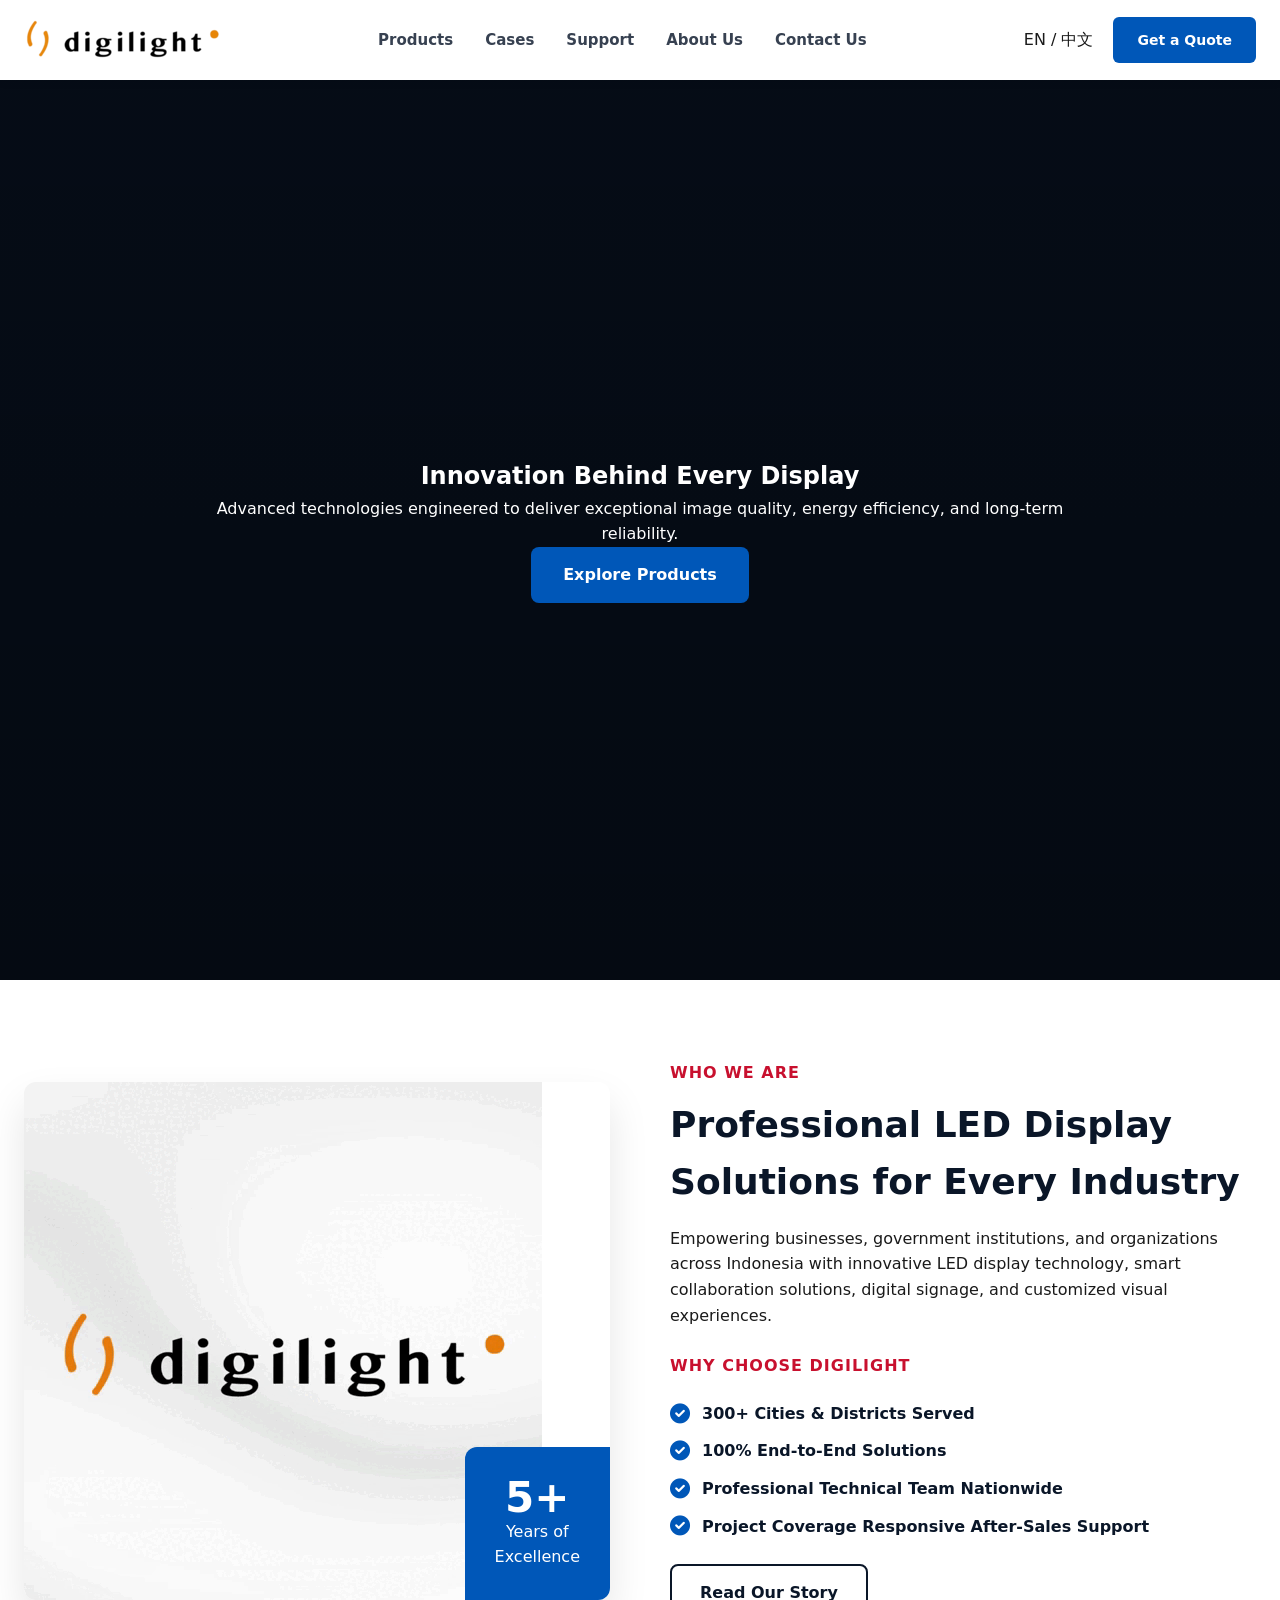
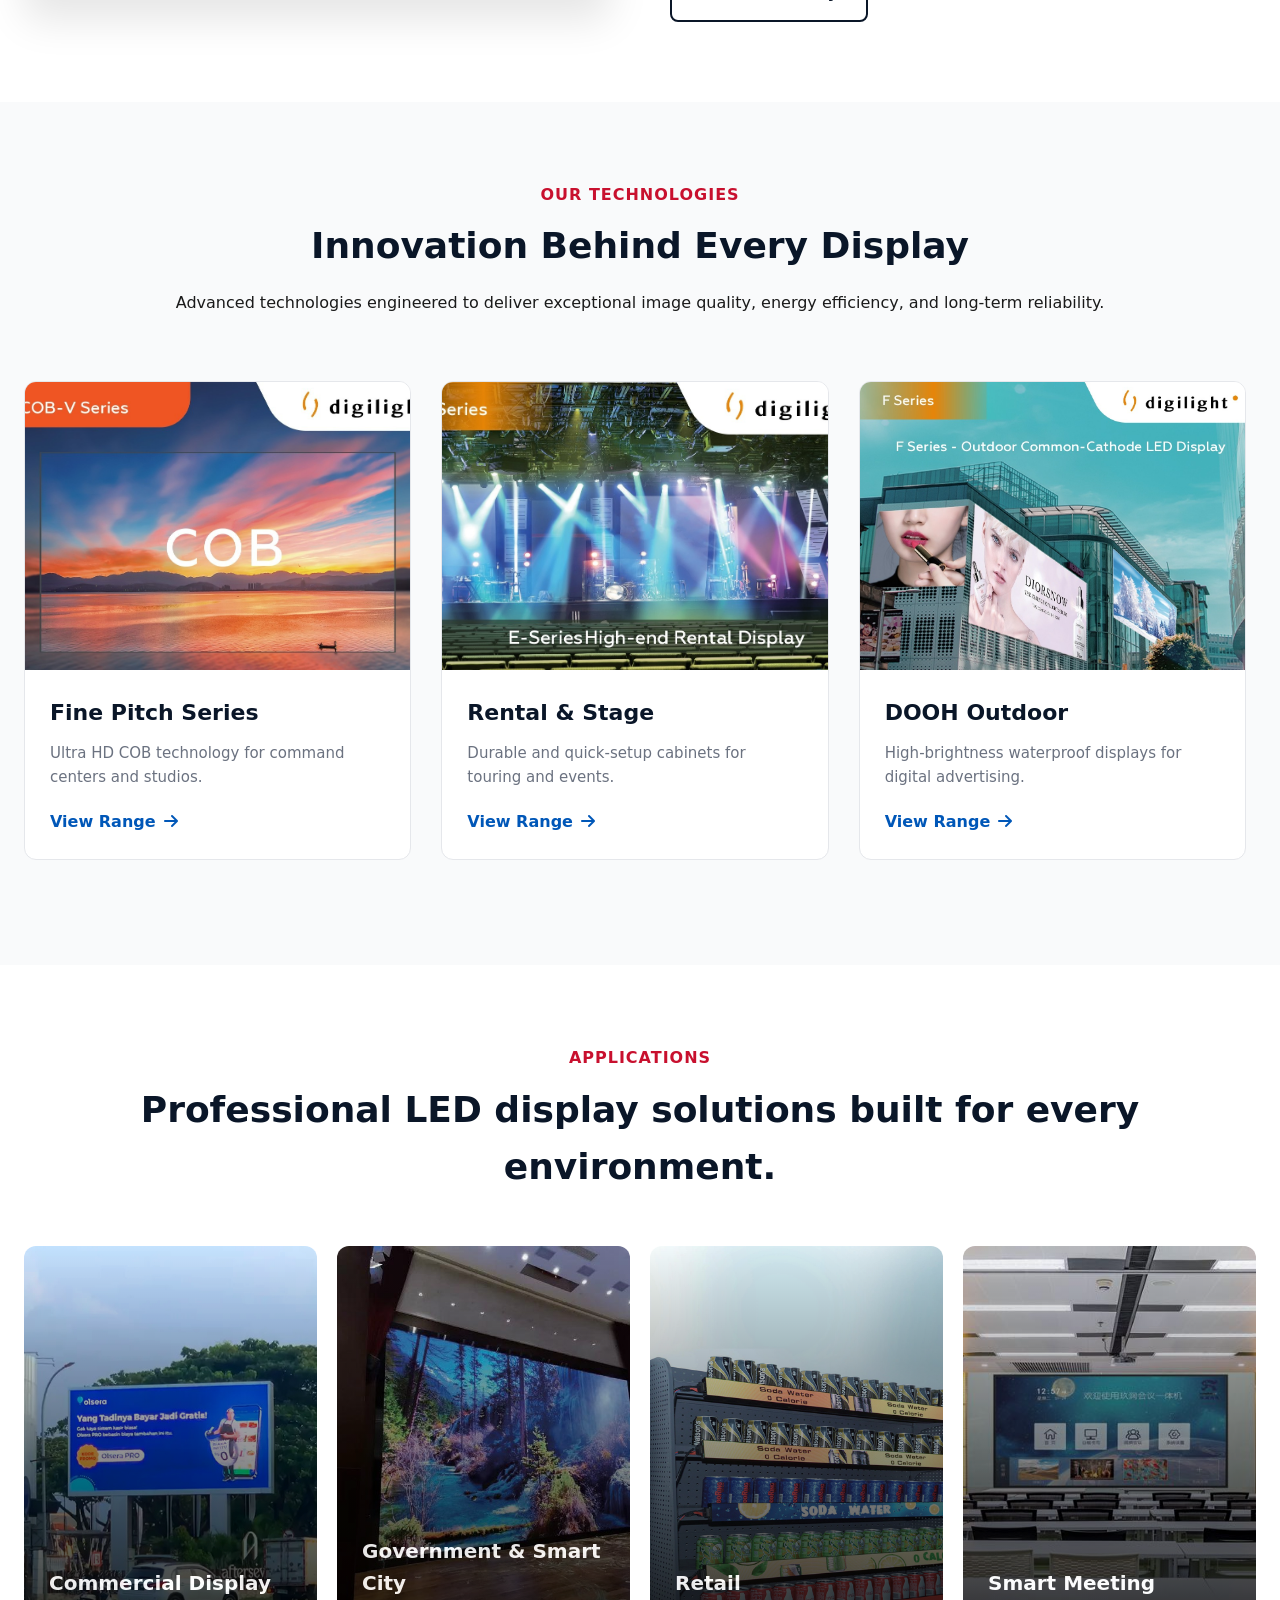
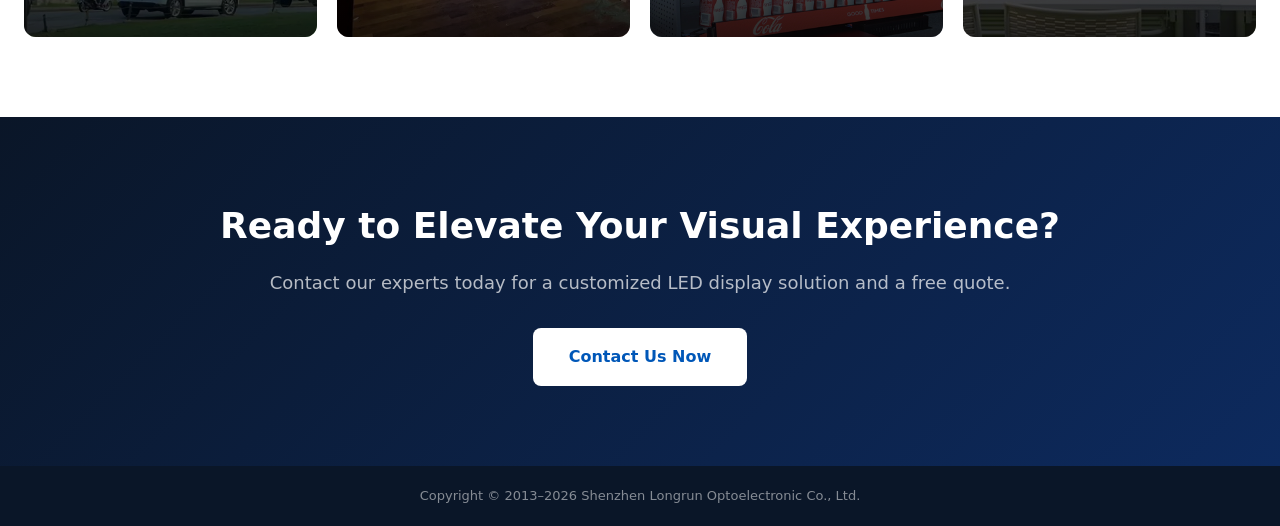
==== index.html @ dd67941a "Fix HTML encoding issues in index.html" ====
<!DOCTYPE html>
<html lang="en">
<head>
  <meta charset="UTF-8" />
  <meta name="viewport" content="width=device-width, initial-scale=1.0" />
  <title>Digilight Videotron</title>
  <link rel="icon" href="Assets/icon.png" type="image/png">
  <link rel="stylesheet" href="CSS/index.css" />
  <link rel="stylesheet" href="https://cdnjs.cloudflare.com/ajax/libs/font-awesome/6.0.0/css/all.min.css" />
</head>
<body>

<header>
  <nav>
    <div class="logo"><a href="index.html"><img src="Assets/logo.png" alt="LongRun LED Logo"></a></div>
    <ul class="nav-links">
      <li>
        <a href="product.html">Products</a>
        <div class="dropdown">
          <a href="product.html#fine-pitch">Fine Pitch</a>
          <a href="product.html#commercial">Retail &amp; Commercial</a>
          <a href="product.html#rental">Rental &amp; Stage</a>
          <a href="product.html#dooh">DOOH Outdoor</a>
        </div>
      </li>
      <li><a href="cases.html">Cases</a></li>
      <li><a href="support.html">Support</a></li>
      <li><a href="about.html">About Us</a></li>
      <li><a href="contact.html">Contact Us</a></li>
    </ul>

    <div class="nav-actions">
      <span class="lang-switcher" id="langToggle">EN / 中文</span>
      <a href="contact.html" class="btn-contact">Get a Quote</a>
    </div>

    <button class="hamburger" id="hamburger" aria-label="Open menu">
      <span></span><span></span><span></span>
    </button>
  </nav>

  <div class="mobile-menu" id="mobileMenu">
    <button class="mobile-close" id="mobileClose" aria-label="Close menu">&times;</button>
    <ul class="mobile-nav-links">
      <li><a href="product.html">Products</a></li>
      <li><a href="cases.html">Cases</a></li>
      <li><a href="support.html">Support</a></li>
      <li><a href="about.html">About Us</a></li>
      <li><a href="contact.html">Contact Us</a></li>
    </ul>
  </div>
</header>

<section class="hero-slider-section">

    <!-- Background Video -->
    <video class="hero-video" autoplay muted loop playsinline>
        <source src="Assets/main video.mp4" type="video/mp4">
        Browser Anda tidak mendukung video.
    </video>

    <!-- Overlay -->
    <div class="hero-overlay"></div>

    <!-- Hero Content -->
    <div class="hero-content">
        <h1>Innovation Behind Every Display</h1>
        <p>
            Advanced technologies engineered to deliver exceptional image quality, energy efficiency, and long-term reliability.
        </p>

        <div class="hero-buttons">
            <a href="product.html" class="btn-primary">
                Explore Products
            </a>

            <!-- <a href="contact.html" class="btn-secondary">
                Contact Us
            </a> -->
        </div>
    </div>

</section>

<section class="home-about section-padding reveal">
  <div class="container grid-2-cols">
    <div class="about-image">
      <img src="Assets/digilight logo.gif" alt="LongRun LED Factory">
      <div class="experience-badge">
        <h3>5+</h3>
        <p>Years of<br>Excellence</p>
      </div>
    </div>
    <div class="about-text">
      <h4 class="section-subtitle">Who We Are</h4>
      <h2 class="section-title">Professional LED Display Solutions for Every Industry</h2>
      <p>Empowering businesses, government institutions, and organizations across Indonesia with innovative LED display technology, smart collaboration solutions, digital signage, and customized visual experiences.</p>     
      <ul class="feature-list">
        <h4 class="section-subtitle">Why Choose Digilight</h4>
        <li><i class="fas fa-check-circle"></i> 300+ Cities & Districts Served</li>
        <li><i class="fas fa-check-circle"></i> 100% End-to-End Solutions</li>
        <li><i class="fas fa-check-circle"></i> Professional	Technical Team		Nationwide</li>
        <li><i class="fas fa-check-circle"></i> Project Coverage		Responsive	After-Sales Support</li>
      </ul>
      <a href="about.html" class="btn-secondary">Read Our Story</a>
    </div>
  </div>
</section>

<section class="home-products section-padding bg-light reveal">
  <div class="container">
    <div class="section-header center">
      <h4 class="section-subtitle">Our Technologies</h4>
      <h2 class="section-title">Innovation Behind Every Display</h2>
      <p>Advanced technologies engineered to deliver exceptional image quality, energy efficiency, and long-term reliability.</p>
    </div>

    <!-- Container Slider -->
    <div class="product-grid">
      <!-- Card 1 -->
      <div class="prod-card">
        <div class="prod-img"><img src="Assets/v series - 1.jpg" alt="Fine Pitch"></div>
        <div class="prod-info">
          <h3>Fine Pitch Series</h3>
          <p>Ultra HD COB technology for command centers and studios.</p>
          <a href="product.html#fine" class="prod-link">View Range <i class="fas fa-arrow-right"></i></a>
        </div>
      </div>
      
      <!-- Card 2 -->
      <div class="prod-card">
        <div class="prod-img"><img src="Assets/e series - 1.jpg" alt="Rental"></div>
        <div class="prod-info">
          <h3>Rental & Stage</h3>
          <p>Durable and quick-setup cabinets for touring and events.</p>
          <a href="product.html#rental" class="prod-link">View Range <i class="fas fa-arrow-right"></i></a>
        </div>
      </div>

      <!-- Card 3 -->
      <div class="prod-card">
        <div class="prod-img"><img src="Assets/f series - 1.jpg" alt="DOOH"></div>
        <div class="prod-info">
          <h3>DOOH Outdoor</h3>
          <p>High-brightness waterproof displays for digital advertising.</p>
          <a href="product.html#dooh" class="prod-link">View Range <i class="fas fa-arrow-right"></i></a>
        </div>
      </div>

      <!-- Card 4 -->
      <div class="prod-card">
        <div class="prod-img"><img src="https://i0.wp.com/operationrainfall.com/wp-content/uploads/2019/05/Non-Non-Biyori-cast3.jpg?ssl=1" alt="Commercial Display"></div>
        <div class="prod-info">
          <h3>Commercial Display</h3>
          <p>Sleek and high-impact digital displays for retail and corporate spaces.</p>
          <a href="product.html#commercial" class="prod-link">View Range <i class="fas fa-arrow-right"></i></a>
        </div>
      </div>

      <!-- Card 5 -->
      <div class="prod-card">
        <div class="prod-img"><img src="https://encrypted-tbn0.gstatic.com/images?q=tbn:ANd9GcQx_F9DjxRHA8BAi2c_czKOIX_IuYDDcFIz7qPWtj9HrytnnkYcQuDxUqE&s=10" alt="Creative LED"></div>
        <div class="prod-info">
          <h3>Creative LED</h3>
          <p>Flexible and customizable LED panels for unique architectural designs.</p>
          <a href="product.html#creative" class="prod-link">View Range <i class="fas fa-arrow-right"></i></a>
        </div>
      </div>

      <!-- Card 6 -->
      <div class="prod-card">
        <div class="prod-img"><img src="https://image.idntimes.com/post/20240420/non-non-biyori-characters-eating-watermelon-5912c0e5c62dc8bd055c353c53a3159f-29200f4fb88ea73b6831d514ec903334.jpg" alt="All-in-One LED"></div>
        <div class="prod-info">
          <h3>All-in-One LED</h3>
          <p>Integrated smart display solutions for seamless conference experiences.</p>
          <a href="product.html#aio" class="prod-link">View Range <i class="fas fa-arrow-right"></i></a>
        </div>
      </div>
    </div>
  </div>
</section>

<section class="home-applications section-padding reveal">
  <div class="container">
    <div class="section-header center">
      <h4 class="section-subtitle">Applications</h4>
      <h2 class="section-title">Professional LED display solutions built for every environment.</h2>
    </div>

    <div class="app-grid">
      <!-- Card 1 -->
      <div class="app-box">
        <div class="app-img-wrapper">
          <img src="Assets/outdoor result - 1.jpg" alt="Commercial Display 1">
          <img src="https://encrypted-tbn0.gstatic.com/images?q=tbn:ANd9GcTWdrxhhAwWgYKt8n6TwfZiYd9sGAmlInT3O8ogF-vQRg&s=10" alt="Commercial Display 2"> <!-- Gambar Kedua -->
        </div>
        <div class="app-overlay">
          <h3>Commercial Display</h3>
          <a href="cases.html">See Cases</a>
        </div>
      </div>

      <!-- Card 2 -->
      <div class="app-box">
        <div class="app-img-wrapper">
          <img src="Assets/government result - 1.jpg" alt="Government 1">
          <img src="https://i.pinimg.com/736x/13/fd/56/13fd5677c654c1f840866013135191f6.jpg" alt="Government 2"> <!-- Gambar Kedua -->
        </div>
        <div class="app-overlay">
          <h3>Government & Smart City</h3>
          <a href="cases.html">See Cases</a>
        </div>
      </div>

      <!-- Card 3 -->
      <div class="app-box">
        <div class="app-img-wrapper">
          <img src="Assets/retail result - 1.jpg" alt="Retail 1">
          <img src="https://otakotaku.com/asset/img/character/2018/07/rio-futaba-5b5d1235820c3p.jpg" alt="Retail 2"> <!-- Gambar Kedua -->
        </div>
        <div class="app-overlay">
          <h3>Retail</h3>
          <a href="cases.html">See Cases</a>
        </div>
      </div>

      <!-- Card 4 -->
      <div class="app-box">
        <div class="app-img-wrapper">
          <img src="Assets/meeting result - 1.jpg" alt="Smart Meeting 1">
          <img src="https://static.wikia.nocookie.net/aobuta/images/d/d8/Mai_Sakurajima_Anime_-_Screenshot_1.png/revision/latest?cb=20260115000637"> <!-- Gambar Kedua -->
        </div>
        <div class="app-overlay">
          <h3>Smart Meeting</h3>
          <a href="cases.html">See Cases</a>
        </div>
      </div>
    </div>
  </div>
</section>

<section class="cta-strip reveal">
  <div class="container cta-inner">
    <div class="cta-text">
      <h2>Ready to Elevate Your Visual Experience?</h2>
      <p>Contact our experts today for a customized LED display solution and a free quote.</p>
    </div>
    <a href="contact.html" class="btn-cta-white">Contact Us Now</a>
  </div>
</section>

<footer>
  <div class="footer-bottom">
    <span style="display:block; text-align:center; padding: 20px; color:rgba(255,255,255,0.5); font-size:13px;">
      Copyright © 2013–2026 Shenzhen Longrun Optoelectronic Co., Ltd.
    </span>
  </div>
</footer>

<script src="JS/index.js"></script>
</body>
</html>
---- CSS/index.css ----
/* ══════════════════════════════════════════════════════════════════════════════
   LongRun LED — style.css (MAIN HOMEPAGE STYLES)
   ══════════════════════════════════════════════════════════════════════════════ */
*, *::before, *::after { box-sizing: border-box; margin: 0; padding: 0; }

:root {
  --bg: #ffffff; --text: #1a1a1a; --muted: #6b7280;
  --accent: #0057b8; --accent-dk: #004499; --accent-lt: #e8f0fb;
  --border: #e5e7eb; --card-bg: #f9fafb; --nav-h: 80px;
  --red: #c8102e; --dark-navy: #0a1628; --mid-navy: #0d2a5e;
  font-family: 'Segoe UI', system-ui, sans-serif;
}

body { background: var(--bg); color: var(--text); line-height: 1.6; overflow-x: hidden; }
a { text-decoration: none; color: inherit; }
img { max-width: 100%; display: block; }
.container { max-width: 1280px; margin: 0 auto; padding: 0 24px; }
.section-padding { padding: 80px 0; }
.bg-light { background: var(--card-bg); }

/* ══ HEADER & NAV (Sama seperti sebelumnya) ══ */
header { position: fixed; top: 0; left: 0; width: 100%; height: var(--nav-h); background: rgba(255, 255, 255, 0.98); box-shadow: 0 2px 10px rgba(0,0,0,0.05); z-index: 1000; }
nav { max-width: 1280px; margin: 0 auto; height: 100%; display: flex; align-items: center; justify-content: space-between; padding: 0 24px; }
.logo a { font-size: 24px; font-weight: 800; color: var(--dark-navy); }
.logo span { color: var(--red); }
.nav-links { display: flex; list-style: none; gap: 32px; height: 100%; }
.nav-links > li { position: relative; display: flex; align-items: center; height: 100%; }
.nav-links > li > a { font-size: 15px; font-weight: 600; color: #374151; transition: 0.2s; }
.nav-links > li > a:hover, .nav-links > li > a.active { color: var(--accent); }

.dropdown { position: absolute; top: var(--nav-h); left: 0; background: #fff; min-width: 220px; border: 1px solid var(--border); box-shadow: 0 10px 25px rgba(0,0,0,0.08); display: flex; flex-direction: column; opacity: 0; visibility: hidden; transform: translateY(10px); transition: 0.3s; }
.nav-links > li:hover .dropdown { opacity: 1; visibility: visible; transform: translateY(0); }
.dropdown a { padding: 12px 20px; font-size: 14px; border-bottom: 1px solid #f3f4f6; transition: 0.2s; }
.dropdown a:hover { background: var(--accent-lt); color: var(--accent); padding-left: 24px; }

.nav-actions { display: flex; gap: 20px; align-items: center; }
.btn-contact { background: var(--accent); color: #fff; padding: 12px 24px; border-radius: 6px; font-size: 14px; font-weight: 700; transition: 0.2s; }
.btn-contact:hover { background: var(--accent-dk); }

/* Mobile Menu */
.hamburger { display: none; flex-direction: column; gap: 5px; background: none; border: none; cursor: pointer; z-index: 1001; }
.hamburger span { width: 25px; height: 3px; background: var(--dark-navy); transition: 0.3s; }
.mobile-menu { position: fixed; top: 0; right: -100%; width: 300px; height: 100vh; background: #fff; box-shadow: -10px 0 30px rgba(0,0,0,0.1); z-index: 2000; padding: 30px 24px; display: flex; flex-direction: column; transition: right 0.4s ease; }
.mobile-menu.active { right: 0; }
.mobile-close { align-self: flex-end; background: none; border: none; font-size: 36px; color: var(--dark-navy); cursor: pointer; }
.mobile-nav-links { list-style: none; display: flex; flex-direction: column; gap: 15px; margin-top: 20px; }
.mobile-nav-links a { display: block; font-size: 18px; font-weight: 600; padding: 10px 0; border-bottom: 1px solid var(--border); color: var(--dark-navy); transition: 0.2s; }
.mobile-nav-links a:hover { color: var(--accent); padding-left: 10px; }

/* ══ HERO SLIDER ══ */
.hero-slider-section { position: relative; height: 100vh; min-height: 600px; max-height: 900px; margin-top: var(--nav-h); overflow: hidden; background: var(--dark-navy); }
.slider-container { width: 100%; height: 100%; position: relative; }
.slide { position: absolute; top: 0; left: 0; width: 100%; height: 100%; background-size: cover; background-position: center; opacity: 0; visibility: hidden; transition: opacity 0.8s ease; display: flex; align-items: center; justify-content: center; }
.slide.active { opacity: 1; visibility: visible; z-index: 1; }

.slide-content { text-align: center; color: #fff; max-width: 800px; padding: 0 24px; transform: translateY(30px); opacity: 0; transition: all 0.8s ease 0.3s; }
.slide.active .slide-content { transform: translateY(0); opacity: 1; }

.slide-badge { display: inline-block; background: var(--red); color: #fff; padding: 6px 16px; border-radius: 20px; font-size: 12px; font-weight: 700; text-transform: uppercase; margin-bottom: 20px; letter-spacing: 1px; }
.slide-title { font-size: 56px; font-weight: 800; line-height: 1.1; margin-bottom: 20px; text-shadow: 0 4px 20px rgba(0,0,0,0.5); }
.slide-desc { font-size: 18px; color: rgba(255,255,255,0.8); margin-bottom: 30px; }

.btn-primary { display: inline-flex; align-items: center; gap: 10px; background: var(--accent); color: #fff; padding: 15px 32px; border-radius: 8px; font-size: 16px; font-weight: 700; transition: 0.3s; }
.btn-primary:hover { background: var(--accent-dk); transform: translateY(-3px); }

.slider-btn { position: absolute; top: 50%; transform: translateY(-50%); background: rgba(255,255,255,0.1); border: 1px solid rgba(255,255,255,0.3); color: #fff; width: 50px; height: 50px; border-radius: 50%; cursor: pointer; font-size: 20px; z-index: 2; backdrop-filter: blur(5px); transition: 0.3s; }
.slider-btn:hover { background: var(--accent); border-color: var(--accent); }
.slider-btn.prev { left: 30px; }
.slider-btn.next { right: 30px; }

.slider-dots { position: absolute; bottom: 30px; left: 50%; transform: translateX(-50%); display: flex; gap: 10px; z-index: 2; }
.dot { width: 12px; height: 12px; border-radius: 50%; background: rgba(255,255,255,0.3); cursor: pointer; transition: 0.3s; }
.dot.active { background: var(--accent); width: 30px; border-radius: 10px; }

/* ══ GENERAL SECTIONS ══ */
.section-header { margin-bottom: 50px; }
.section-header.center { text-align: center; }
.section-subtitle { font-size: 16px; color: var(--red); font-weight: 700; text-transform: uppercase; margin-bottom: 10px; letter-spacing: 1px; }
.section-title { font-size: 36px; font-weight: 800; color: var(--dark-navy); margin-bottom: 15px; }

/* ══ ABOUT SNIPPET ══ */
.grid-2-cols { display: grid; grid-template-columns: 1fr 1fr; gap: 60px; align-items: center; }
.about-image { position: relative; border-radius: 12px; overflow: hidden; box-shadow: 0 20px 40px rgba(0,0,0,0.1); }
.experience-badge { position: absolute; bottom: 0; right: 0; background: var(--accent); color: #fff; padding: 30px; border-radius: 12px 0 0 0; text-align: center; }
.experience-badge h3 { font-size: 42px; font-weight: 800; line-height: 1; }
.feature-list { list-style: none; margin: 25px 0; display: flex; flex-direction: column; gap: 12px; }
.feature-list li { display: flex; align-items: center; gap: 12px; font-size: 16px; font-weight: 600; color: var(--dark-navy); }
.feature-list i { color: var(--accent); font-size: 20px; }
.btn-secondary { display: inline-block; padding: 14px 28px; border: 2px solid var(--dark-navy); color: var(--dark-navy); font-weight: 700; border-radius: 8px; transition: 0.3s; }
.btn-secondary:hover { background: var(--dark-navy); color: #fff; }

/* ══ PRODUCTS ══ */
.product-grid { display: grid; grid-template-columns: repeat(3, 1fr); gap: 30px; }
.prod-card { background: #fff; border-radius: 12px; overflow: hidden; border: 1px solid var(--border); transition: 0.3s; cursor: pointer; }
.prod-card:hover { transform: translateY(-10px); box-shadow: 0 15px 40px rgba(0,0,0,0.08); border-color: var(--accent); }
.prod-img { overflow: hidden; aspect-ratio: 4/3; }
.prod-img img { width: 100%; height: 100%; object-fit: cover; transition: 0.5s; }
.prod-card:hover .prod-img img { transform: scale(1.05); }
.prod-info { padding: 25px; }
.prod-info h3 { font-size: 22px; color: var(--dark-navy); margin-bottom: 10px; }
.prod-info p { color: var(--muted); margin-bottom: 20px; font-size: 15px; }
.prod-link { font-weight: 700; color: var(--accent); display: inline-flex; align-items: center; gap: 8px; transition: 0.3s; }
.prod-card:hover .prod-link { gap: 12px; color: var(--red); }


/* ══ CTA STRIP ══ */
.cta-strip { background: linear-gradient(135deg, var(--dark-navy), var(--mid-navy)); padding: 80px 0; color: #fff; text-align: center; }
.cta-inner h2 { font-size: 36px; font-weight: 800; margin-bottom: 15px; }
.cta-inner p { font-size: 18px; color: rgba(255,255,255,0.7); margin-bottom: 30px; }
.btn-cta-white { display: inline-block; background: #fff; color: var(--accent); padding: 16px 36px; border-radius: 8px; font-size: 16px; font-weight: 700; transition: 0.3s; }
.btn-cta-white:hover { transform: translateY(-3px); box-shadow: 0 10px 25px rgba(0,0,0,0.2); }

/* ══ FOOTER ══ */
footer { background: var(--dark-navy); }

/* ══ ANIMASI SCROLL & RESPONSIVE ══ */
.reveal { opacity: 0; transform: translateY(40px); transition: all 0.8s ease-out; }
.reveal.active { opacity: 1; transform: translateY(0); }

@media (max-width: 1024px) {
  .grid-2-cols { grid-template-columns: 1fr; gap: 40px; }
  .product-grid { grid-template-columns: repeat(2, 1fr); }
  .app-grid { grid-template-columns: repeat(2, 1fr); }
}

@media (max-width: 768px) {
  .nav-links, .nav-actions { display: none; }
  .hamburger { display: flex; }
  .slide-title { font-size: 36px; }
  .product-grid, .app-grid { grid-template-columns: 1fr; }
  .hero-slider-section { height: 80vh; min-height: 500px; }
}

/* Video Section */

.hero-slider-section{
    position:relative;
    width:100%;
    height:100vh;
    overflow:hidden;
    display:flex;
    align-items:center;
    justify-content:center;
}

.hero-video{
    position:absolute;
    top:50%;
    left:50%;

    width:100%;
    height:100%;

    object-fit:cover;

    transform:translate(-50%,-50%);
    z-index:1;
}

.hero-overlay{
    position:absolute;
    inset:0;

    background:
        linear-gradient(
            rgba(0,0,0,.45),
            rgba(0,0,0,.55)
        );

    z-index:2;
}

.hero-content{
    position:relative;
    z-index:3;

    max-width:900px;
    padding:20px;

    color:#fff;
    text-align:center;
}

/* ══ PRODUCTS SLIDER ══ */
.product-grid { 
  display: flex; 
  gap: 30px; 
  overflow-x: auto; 
  scroll-snap-type: x mandatory; 
  scroll-behavior: smooth;
  padding: 15px 5px 25px 5px; 
  -webkit-overflow-scrolling: touch;

  /* HILANGKAN SCROLLBAR */
  -ms-overflow-style: none;  /* IE dan Edge */
  scrollbar-width: none;  /* Firefox */
}

/* Hilangkan scrollbar di Chrome, Safari, dan Opera */
.product-grid::-webkit-scrollbar {
  display: none;
}

.prod-card { 
  flex: 0 0 calc(33.333% - 20px); 
  min-width: 300px; 
  scroll-snap-align: start; 
  background: #fff; 
  border-radius: 12px; 
  overflow: hidden; 
  border: 1px solid var(--border); 
  transition: 0.3s; 
  cursor: pointer; 
}

.prod-card:hover { 
  transform: translateY(-10px); 
  box-shadow: 0 15px 40px rgba(0,0,0,0.08); 
  border-color: var(--accent); 
}

.prod-img { 
  overflow: hidden; 
  aspect-ratio: 4/3; 
}

.prod-img img { 
  width: 100%; 
  height: 100%; 
  object-fit: cover; 
  transition: 0.5s; 
}

.prod-card:hover .prod-img img { 
  transform: scale(1.05); 
}

.prod-info { 
  padding: 25px; 
}

.prod-info h3 { 
  font-size: 22px; 
  color: var(--dark-navy); 
  margin-bottom: 10px; 
}

.prod-info p { 
  color: var(--muted); 
  margin-bottom: 20px; 
  font-size: 15px; 
}

.prod-link { 
  font-weight: 700; 
  color: var(--accent); 
  display: inline-flex; 
  align-items: center; 
  gap: 8px; 
  transition: 0.3s; 
}

.prod-card:hover .prod-link { 
  gap: 12px; 
  color: var(--red); 
}

/* Responsive */
@media (max-width: 992px) {
  .prod-card {
    flex: 0 0 calc(50% - 15px); 
  }
}

@media (max-width: 576px) {
  .prod-card {
    flex: 0 0 100%; 
  }
}

/* ══ PRODUCTS SLIDER ══ */
.product-grid { 
  display: flex; 
  gap: 30px; 
  overflow-x: auto; 
  scroll-snap-type: x mandatory; 
  scroll-behavior: smooth;
  padding: 15px 5px 25px 5px; 
  -webkit-overflow-scrolling: touch;

  /* HILANGKAN SCROLLBAR */
  -ms-overflow-style: none;  /* IE dan Edge */
  scrollbar-width: none;  /* Firefox */
}

/* Hilangkan scrollbar di Chrome, Safari, dan Opera */
.product-grid::-webkit-scrollbar {
  display: none;
}

.prod-card { 
  flex: 0 0 calc(33.333% - 20px); 
  min-width: 300px; 
  scroll-snap-align: start; 
  background: #fff; 
  border-radius: 12px; 
  overflow: hidden; 
  border: 1px solid var(--border); 
  transition: 0.3s; 
  cursor: pointer; 
}

.prod-card:hover { 
  transform: translateY(-10px); 
  box-shadow: 0 15px 40px rgba(0,0,0,0.08); 
  border-color: var(--accent); 
}

.prod-img { 
  overflow: hidden; 
  aspect-ratio: 4/3; 
}

.prod-img img { 
  width: 100%; 
  height: 100%; 
  object-fit: cover; 
  transition: 0.5s; 
}

.prod-card:hover .prod-img img { 
  transform: scale(1.05); 
}

.prod-info { 
  padding: 25px; 
}

.prod-info h3 { 
  font-size: 22px; 
  color: var(--dark-navy); 
  margin-bottom: 10px; 
}

.prod-info p { 
  color: var(--muted); 
  margin-bottom: 20px; 
  font-size: 15px; 
}

.prod-link { 
  font-weight: 700; 
  color: var(--accent); 
  display: inline-flex; 
  align-items: center; 
  gap: 8px; 
  transition: 0.3s; 
}

.prod-card:hover .prod-link { 
  gap: 12px; 
  color: var(--red); 
}

/* Responsive */
@media (max-width: 992px) {
  .prod-card {
    flex: 0 0 calc(50% - 15px); 
  }
}

@media (max-width: 576px) {
  .prod-card {
    flex: 0 0 100%; 
  }
}

/* ══ APPLICATIONS ══ */
.app-grid { 
  display: grid; 
  grid-template-columns: repeat(4, 1fr); 
  gap: 20px; 
}

.app-box { 
  position: relative; 
  border-radius: 12px; 
  overflow: hidden; 
  aspect-ratio: 3/4; 
  cursor: pointer; 
}

/* Container untuk menampung 2 gambar */
.app-img-wrapper {
  width: 100%;
  height: 100%;
  display: flex;
  flex-direction: column;
  transition: transform 0.6s cubic-bezier(0.4, 0, 0.2, 1); /* Transisi slide yang halus */
}

/* Pengaturan masing-masing gambar */
.app-img-wrapper img { 
  width: 100%; 
  height: 100%; 
  flex-shrink: 0; /* Mencegah gambar tertekan */
  object-fit: cover; 
}

/* Overlay Teks */
.app-overlay { 
  position: absolute; 
  inset: 0; 
  background: linear-gradient(to top, rgba(0,0,0,0.9), transparent); 
  display: flex; 
  flex-direction: column; 
  justify-content: flex-end; 
  padding: 25px; 
  opacity: 0.9; 
  transition: 0.3s; 
  z-index: 2; /* Memastikan overlay tetap di atas gambar saat slide */
}

.app-overlay h3 { 
  color: #fff; 
  font-size: 20px; 
  font-weight: 700; 
  margin-bottom: 10px; 
  transform: translateY(20px); 
  transition: 0.3s; 
}

.app-overlay a { 
  color: var(--accent-lt); 
  font-size: 14px; 
  font-weight: 600; 
  text-transform: uppercase; 
  letter-spacing: 1px; 
  opacity: 0; 
  transform: translateY(20px); 
  transition: 0.3s; 
}

/* ══ HOVER EFFECTS ══ */

/* Menggeser wrapper ke atas sejauh tinggi 1 gambar (100%) */
.app-box:hover .app-img-wrapper { 
  transform: translateY(-100%); 
}

.app-box:hover .app-overlay h3, 
.app-box:hover .app-overlay a { 
  transform: translateY(0); 
  opacity: 1; 
}

.app-box:hover .app-overlay a { 
  color: #fff; 
}

/* Media Query Responsif */
@media (max-width: 992px) {
  .app-grid {
    grid-template-columns: repeat(2, 1fr);
  }
}

@media (max-width: 576px) {
  .app-grid {
    grid-template-columns: 1fr;
  }
}
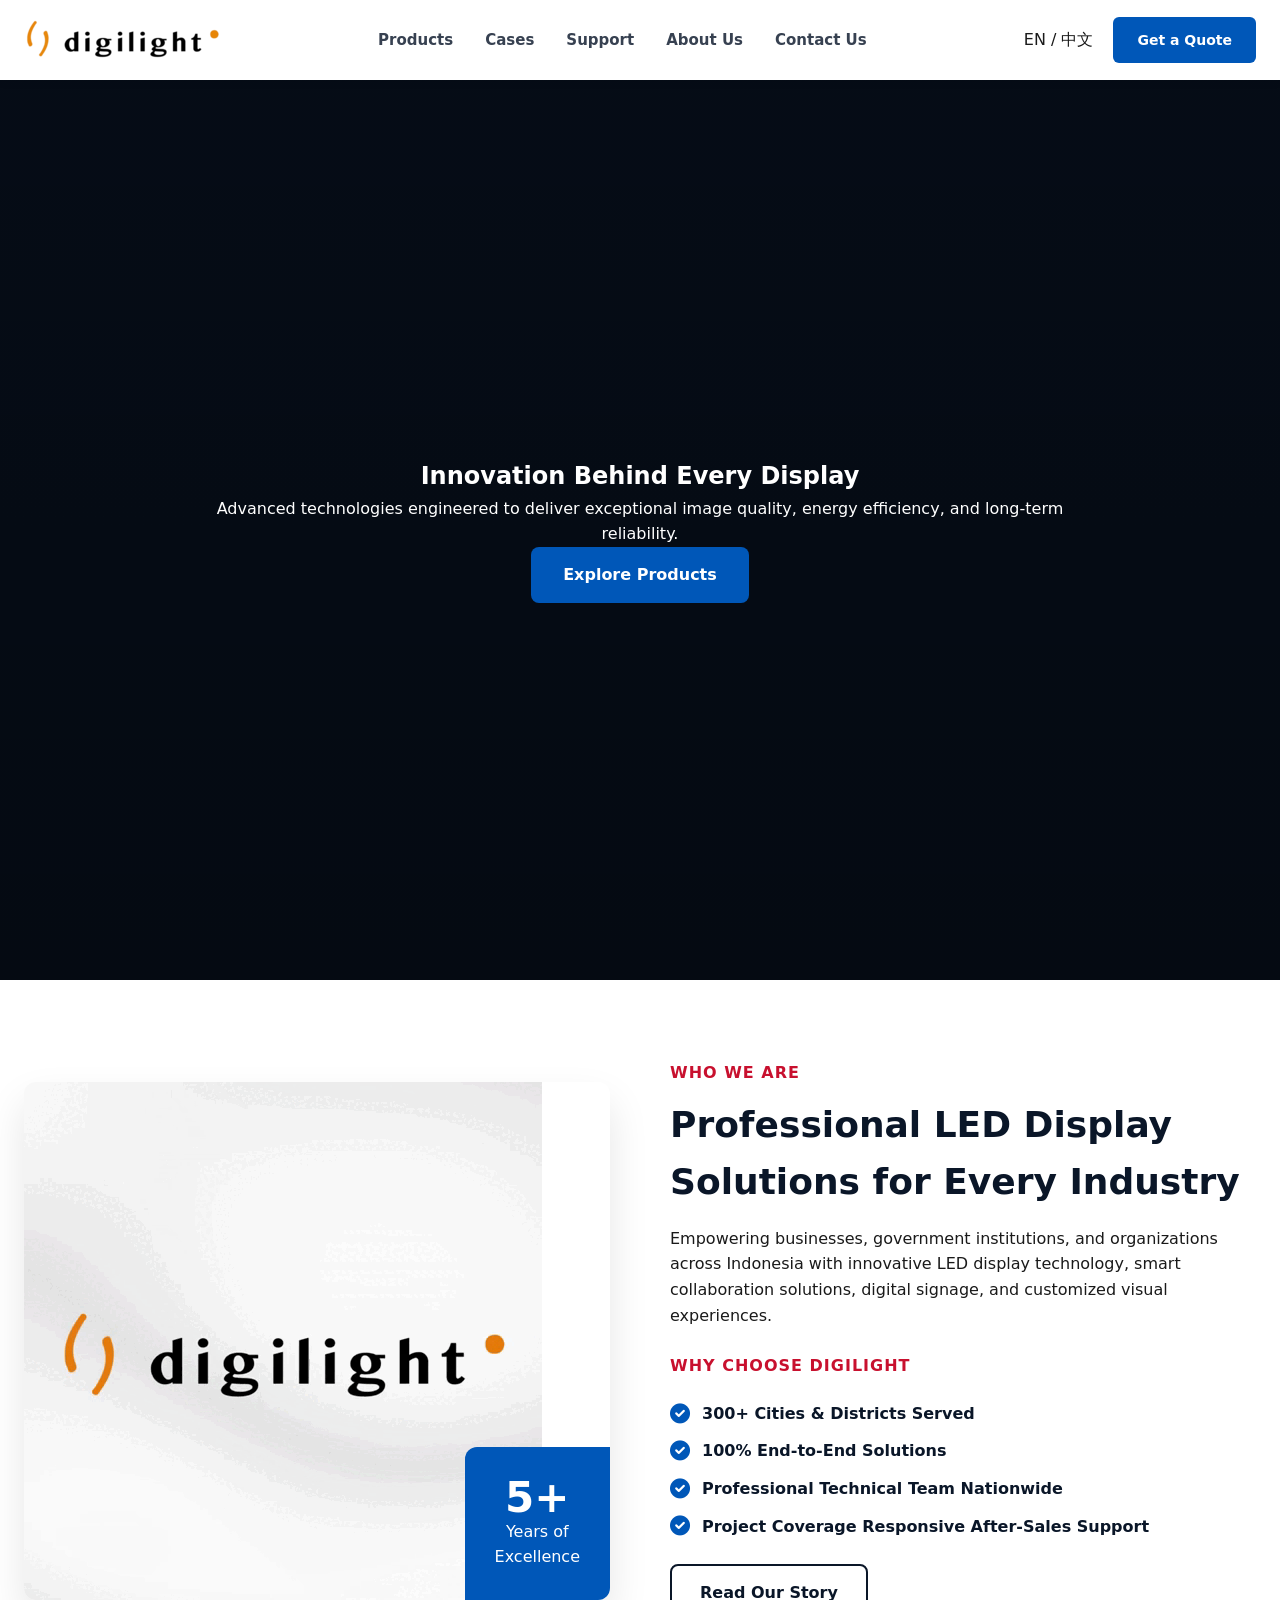
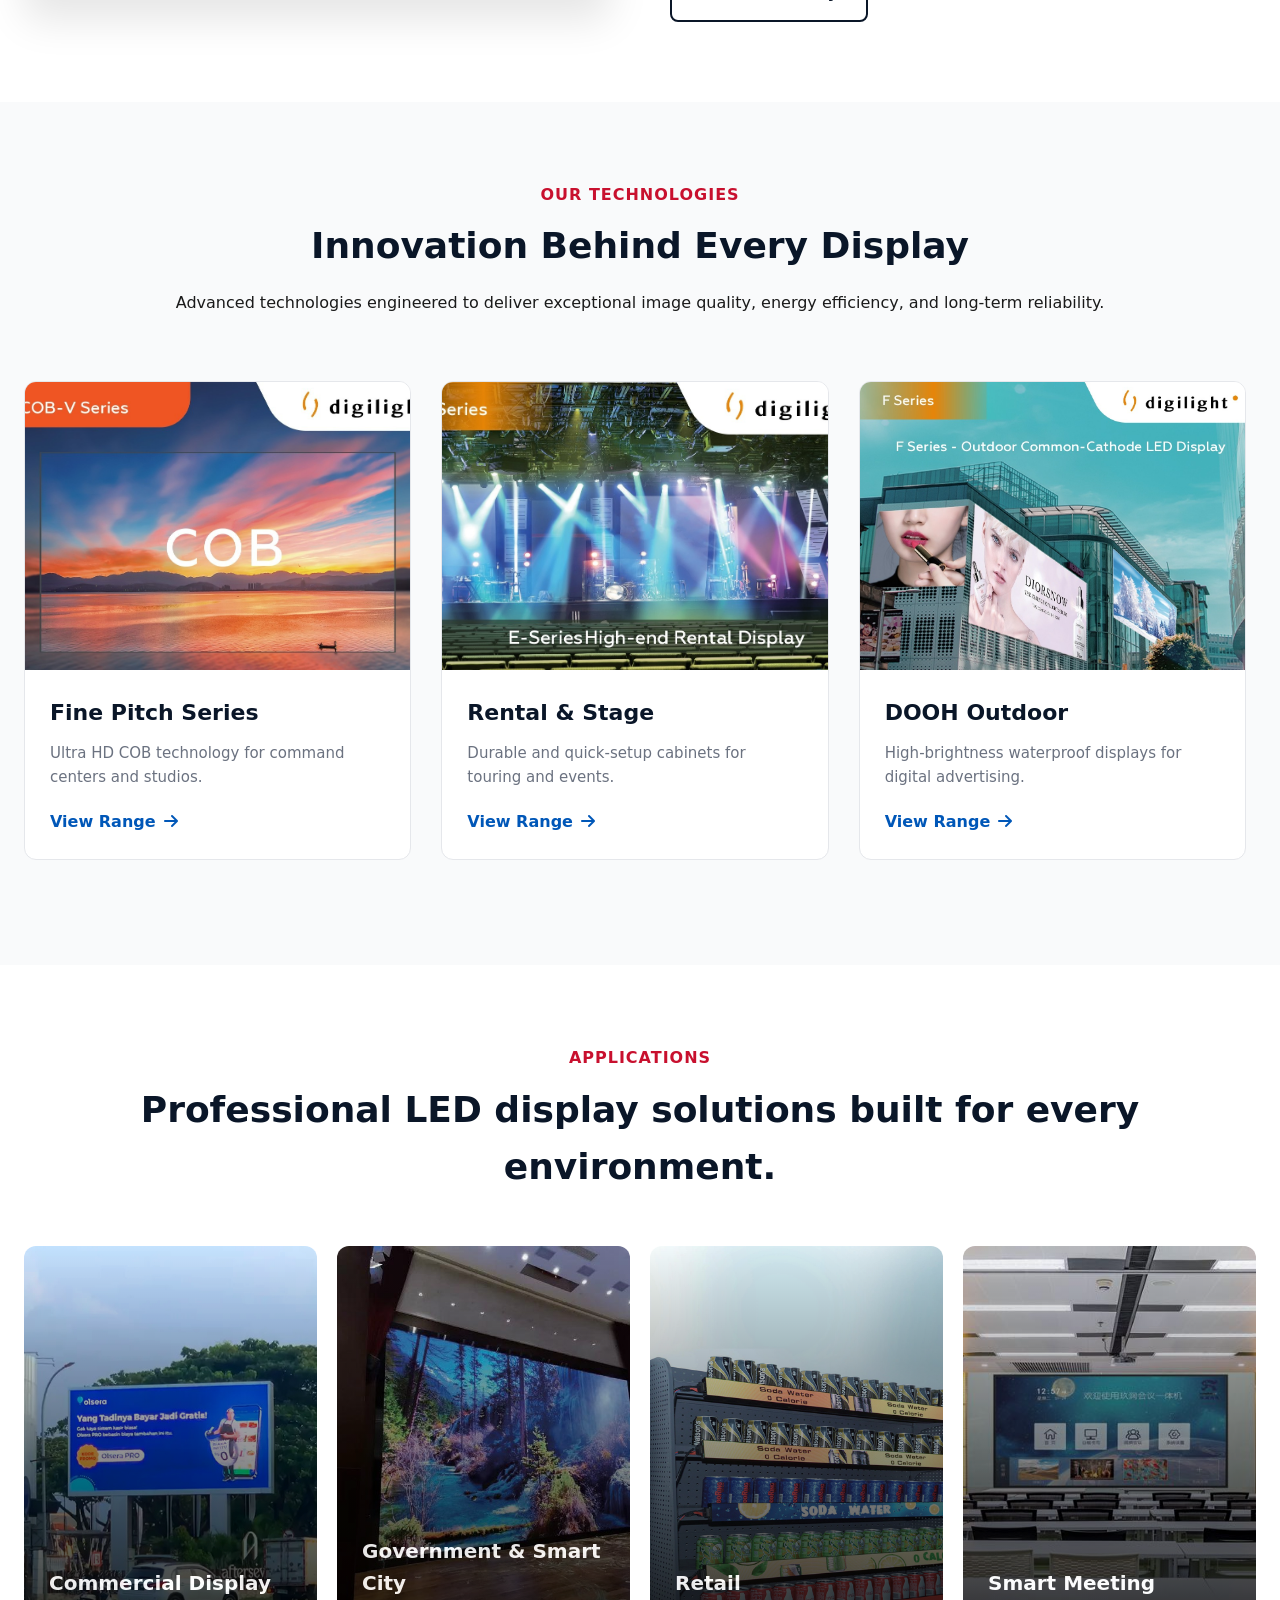
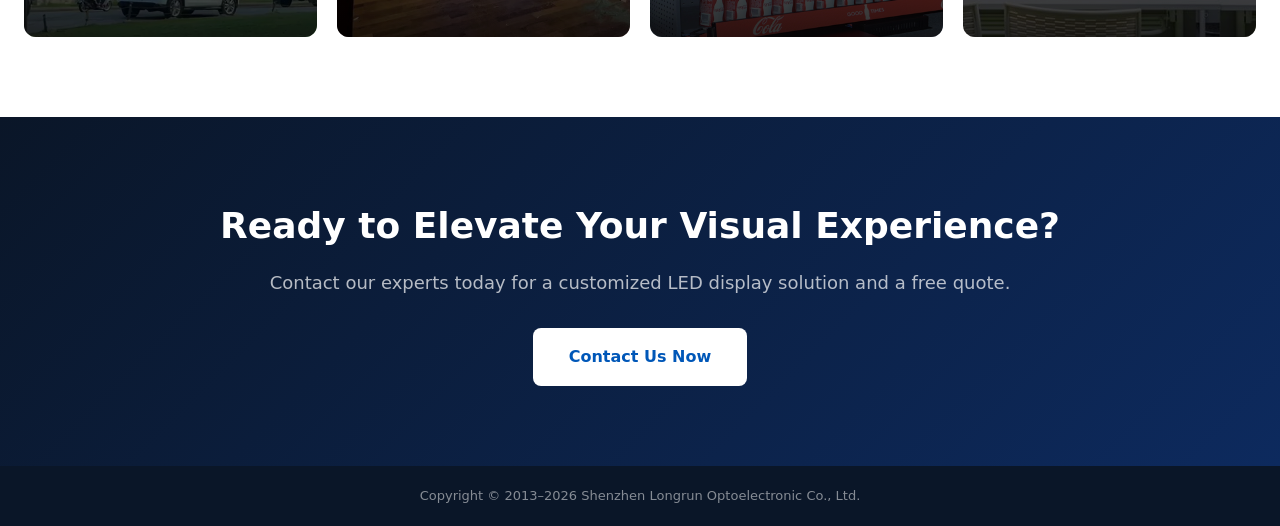
==== commit 8ebaee92: "Fix HTML encoding issues in index.html" ====
--- a/index.html
+++ b/index.html
@@ -228,7 +228,7 @@
       <div class="app-box">
         <div class="app-img-wrapper">
           <img src="Assets/meeting result - 1.jpg" alt="Smart Meeting 1">
-          <img src="https://static.wikia.nocookie.net/aobuta/images/d/d8/Mai_Sakurajima_Anime_-_Screenshot_1.png/revision/latest?cb=20260115000637"> <!-- Gambar Kedua -->
+          <img src="https://www.reddit.com/media?url=https%3A%2F%2Fi.redd.it%2Fikumi-akagi-icons-v0-30mo0k7k7qjf1.png%3Fwidth%3D720%26format%3Dpng%26auto%3Dwebp%26s%3D0042d3d978073c5f258a9bae6be49b1a1f3bb0e3"> <!-- Gambar Kedua -->
         </div>
         <div class="app-overlay">
           <h3>Smart Meeting</h3>
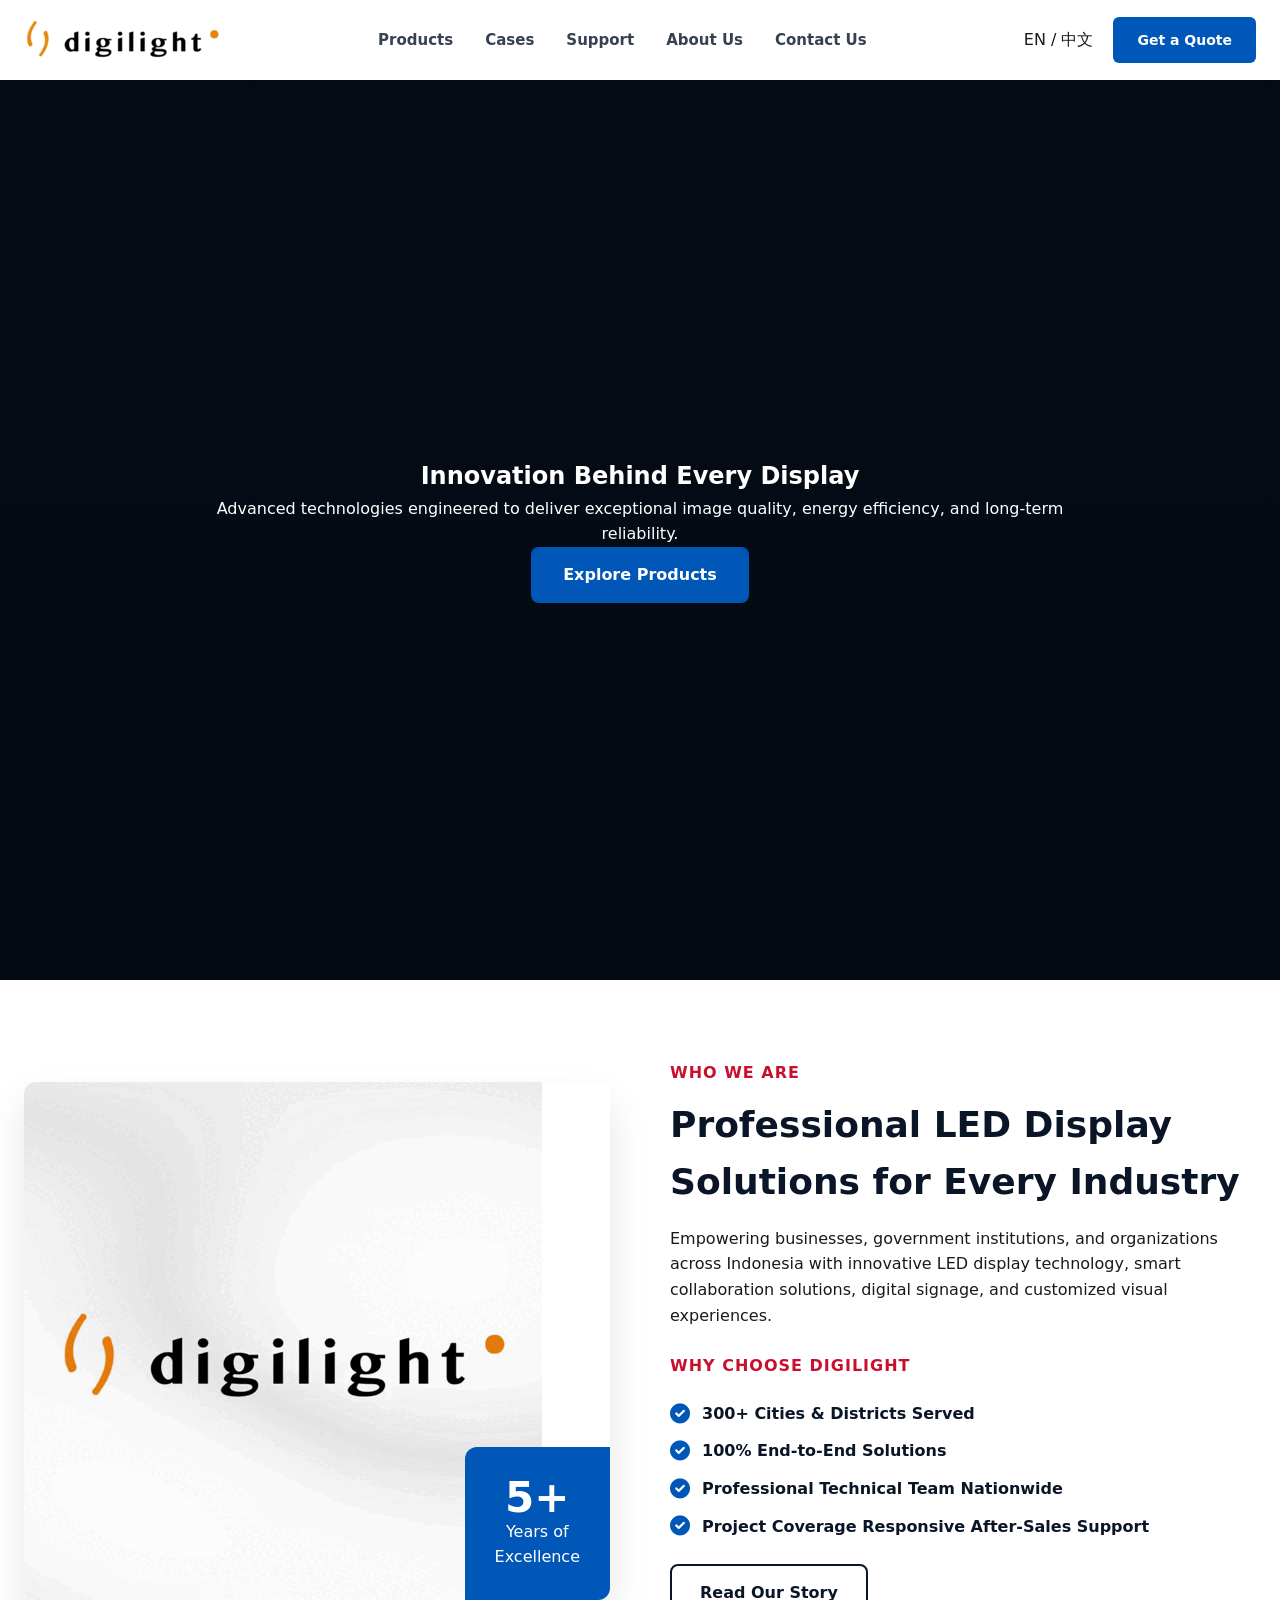
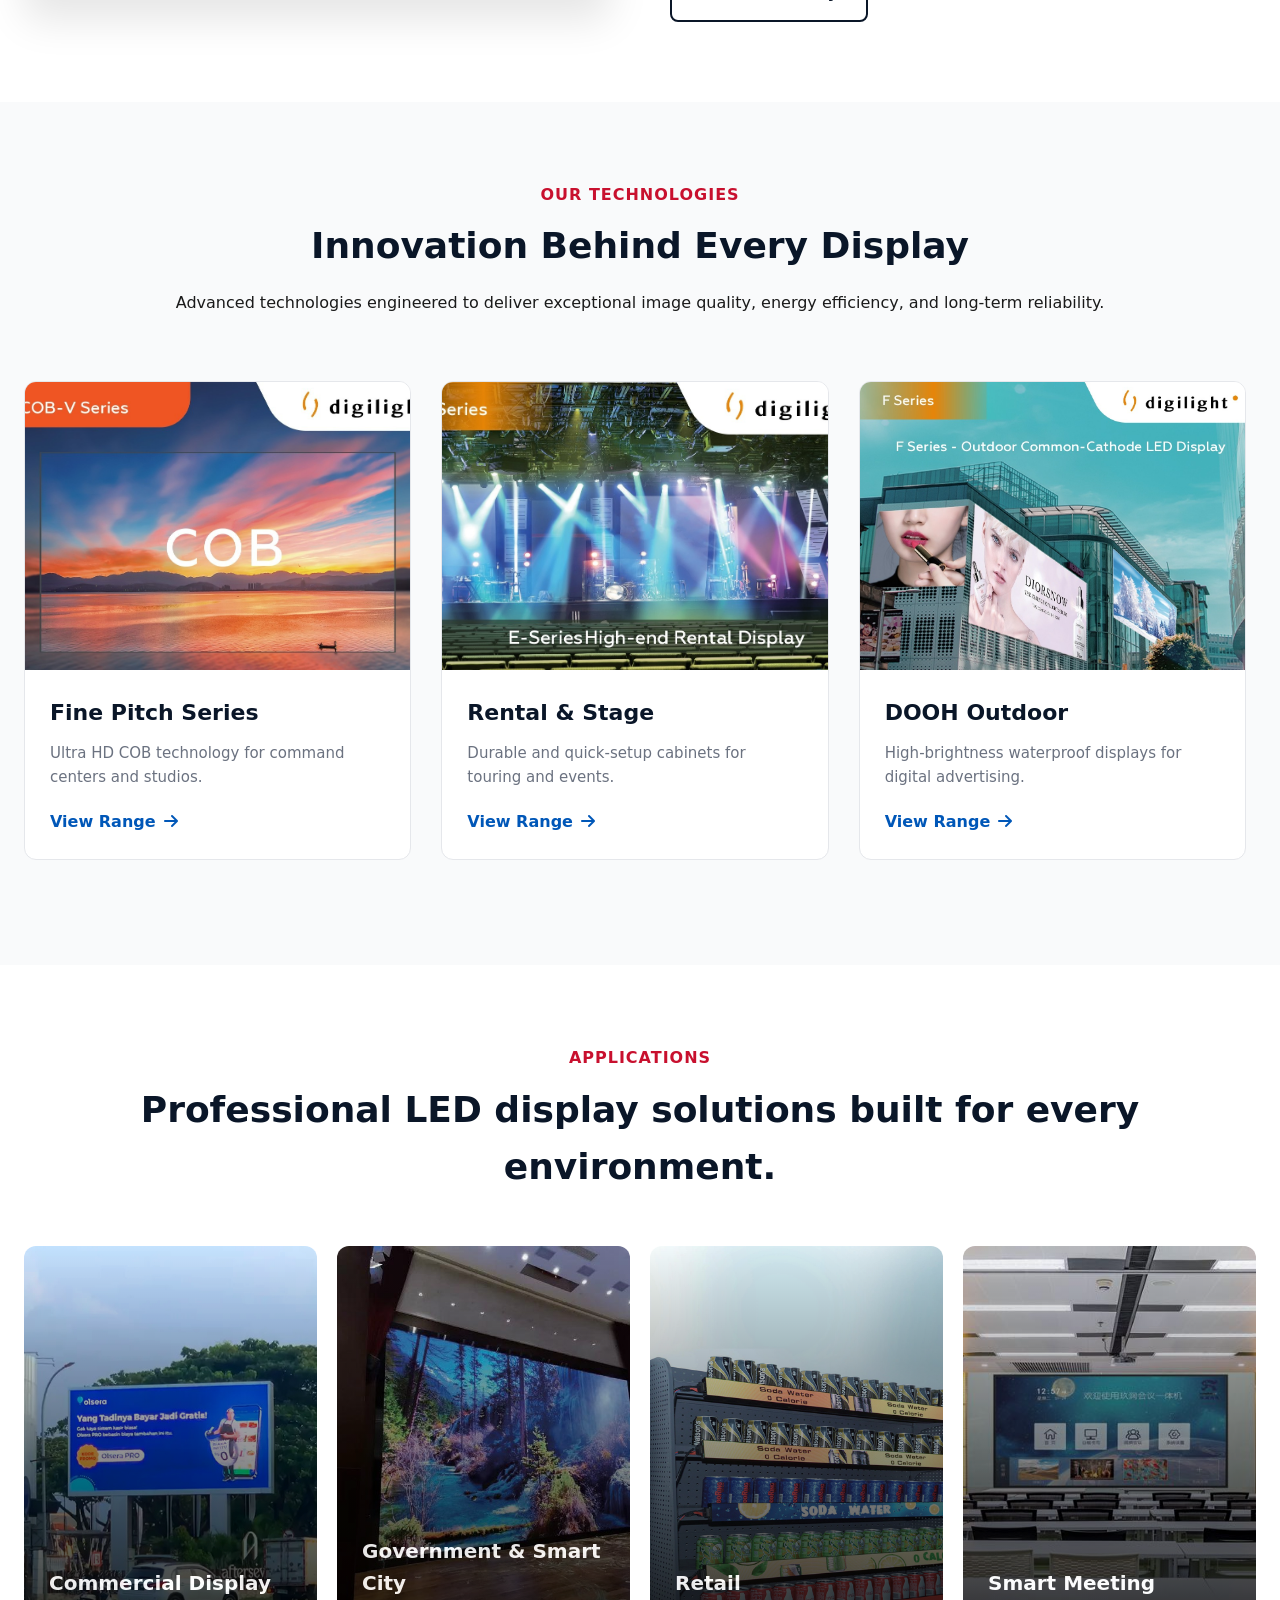
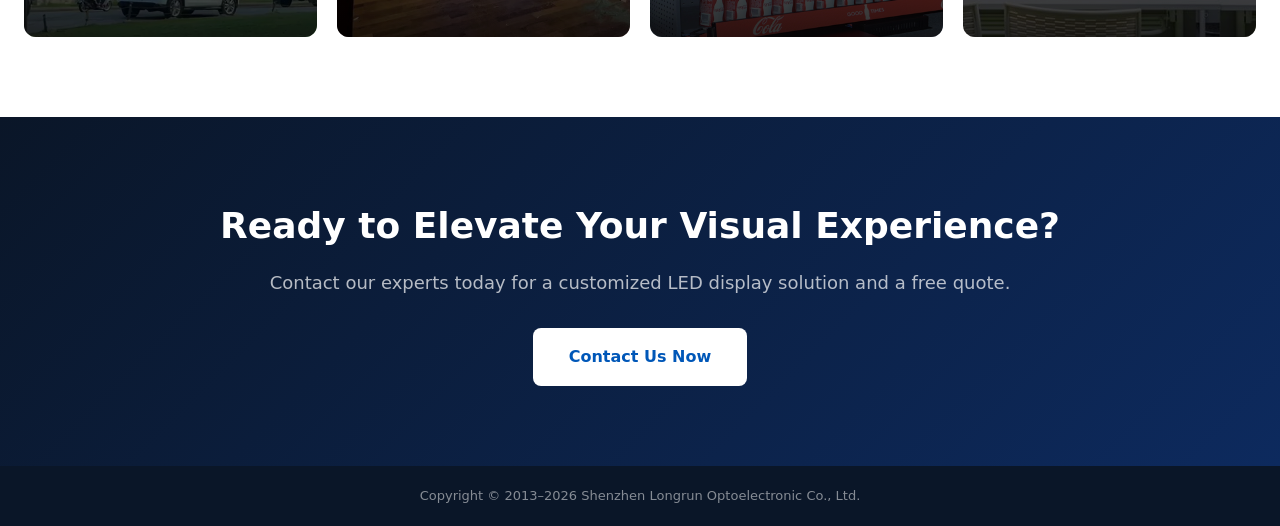
==== commit cde4ee5d: "Fix HTML encoding issues in index.html" ====
--- a/index.html
+++ b/index.html
@@ -228,7 +228,7 @@
       <div class="app-box">
         <div class="app-img-wrapper">
           <img src="Assets/meeting result - 1.jpg" alt="Smart Meeting 1">
-          <img src="https://www.reddit.com/media?url=https%3A%2F%2Fi.redd.it%2Fikumi-akagi-icons-v0-30mo0k7k7qjf1.png%3Fwidth%3D720%26format%3Dpng%26auto%3Dwebp%26s%3D0042d3d978073c5f258a9bae6be49b1a1f3bb0e3"> <!-- Gambar Kedua -->
+          <img src="https://image.tensorartassets.com/cdn-cgi/image/anim=true,plain=false,w=500,q=85/model_showcase/0/866ead74-7700-2ca6-37af-6f807ef09fbc.jpg" alt="Smartr Meeting 2"> <!-- Gambar Kedua -->
         </div>
         <div class="app-overlay">
           <h3>Smart Meeting</h3>
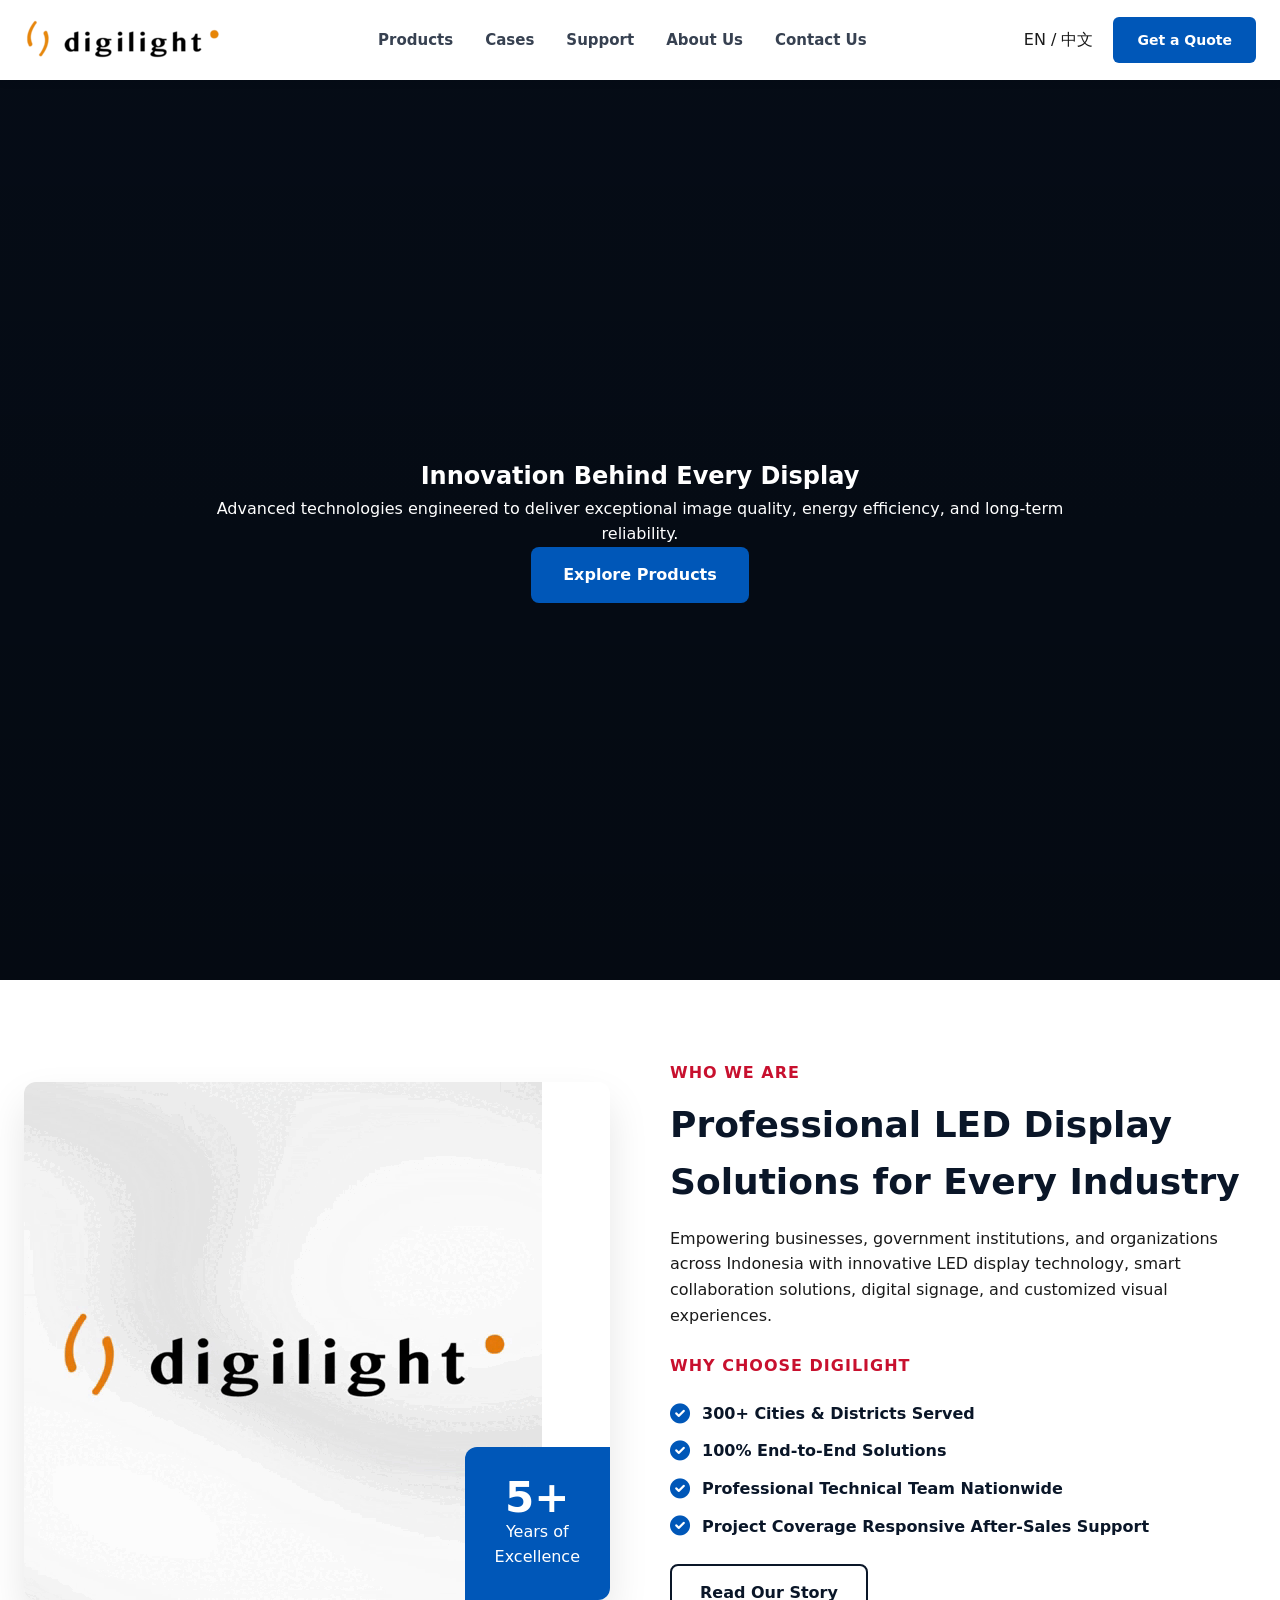
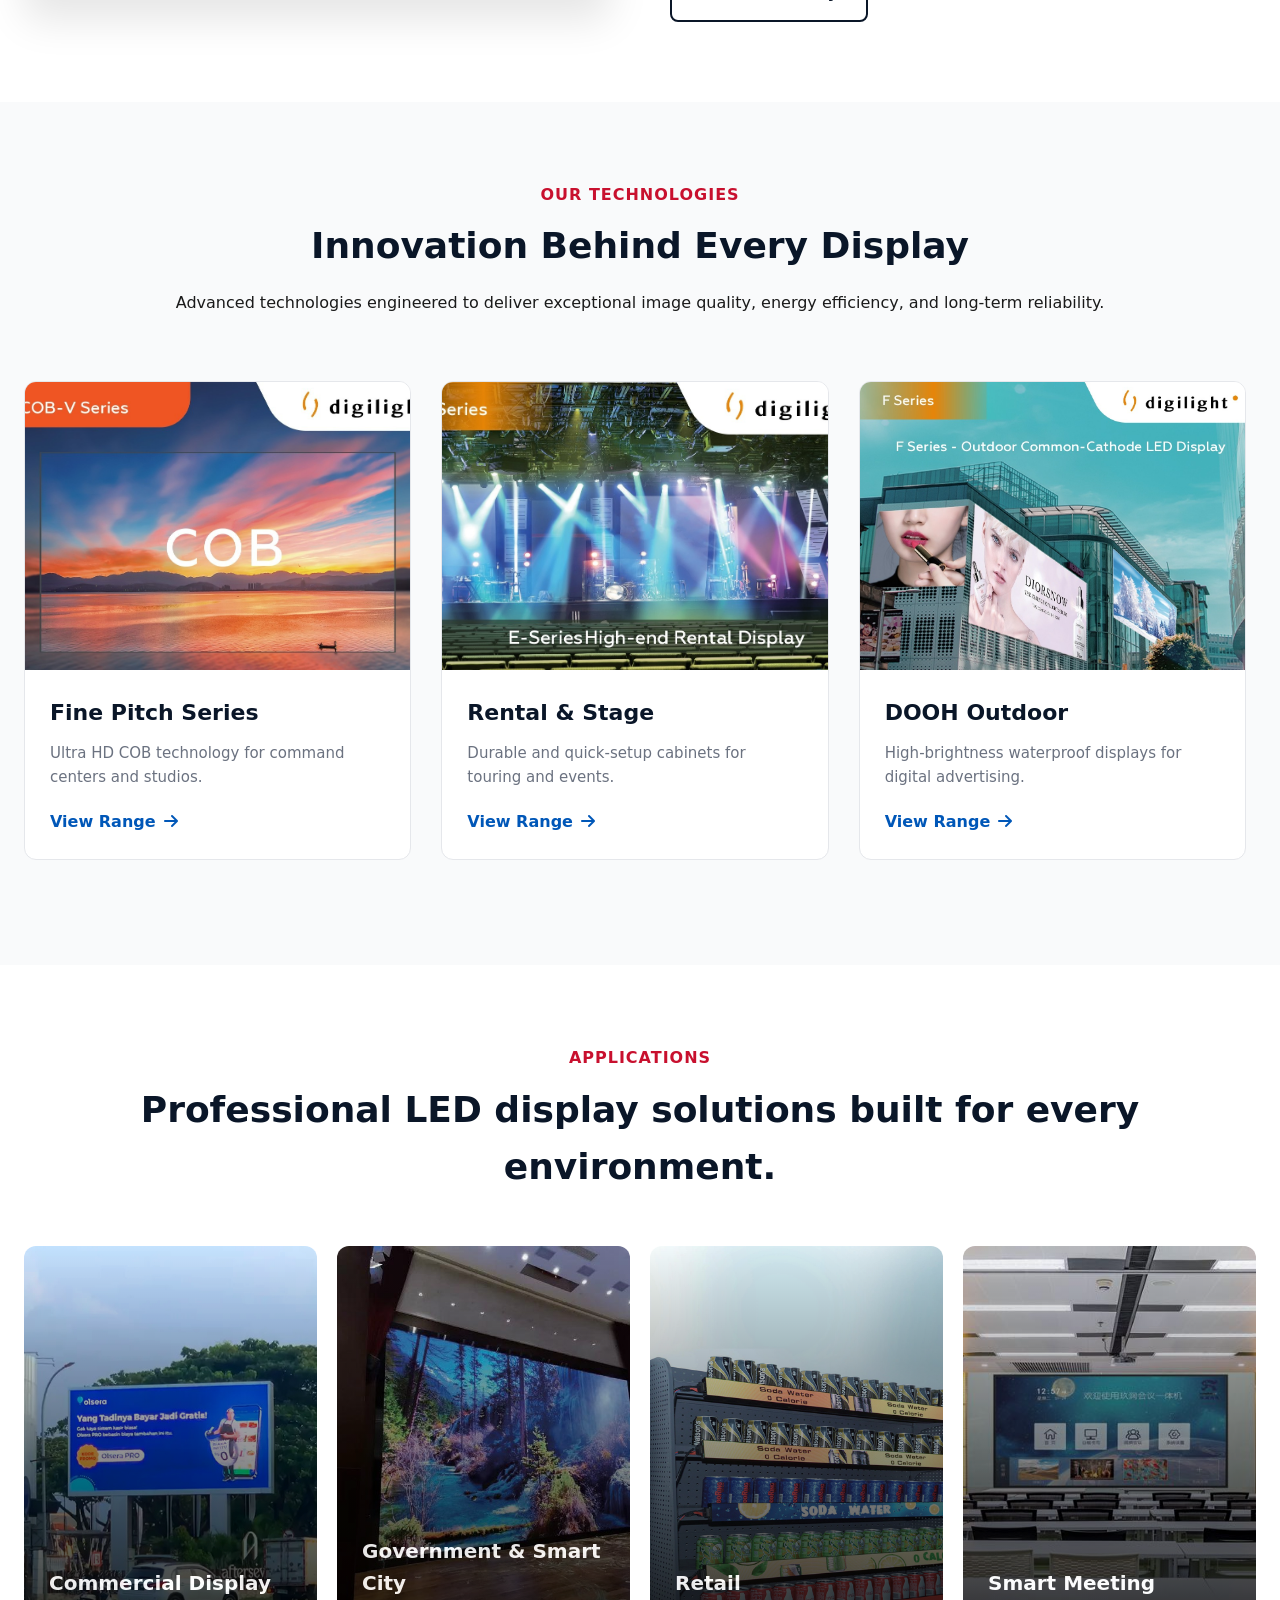
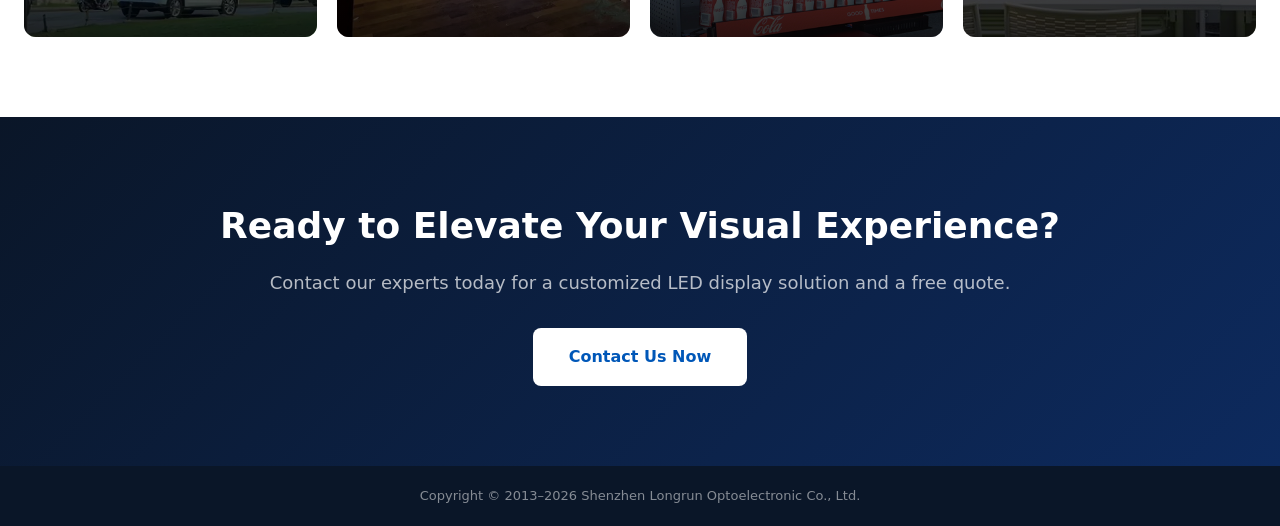
==== commit 62ac6129: "Add files via upload" ====
--- a/index.html
+++ b/index.html
@@ -192,7 +192,7 @@
       <div class="app-box">
         <div class="app-img-wrapper">
           <img src="Assets/outdoor result - 1.jpg" alt="Commercial Display 1">
-          <img src="https://encrypted-tbn0.gstatic.com/images?q=tbn:ANd9GcTWdrxhhAwWgYKt8n6TwfZiYd9sGAmlInT3O8ogF-vQRg&s=10" alt="Commercial Display 2"> <!-- Gambar Kedua -->
+          <img src="https://datavis.co.id/wp-content/uploads/2025/10/Harga-Videotron-Outdoor-4x6-1.webp" alt="Commercial Display 2"> <!-- Gambar Kedua -->
         </div>
         <div class="app-overlay">
           <h3>Commercial Display</h3>
@@ -204,7 +204,7 @@
       <div class="app-box">
         <div class="app-img-wrapper">
           <img src="Assets/government result - 1.jpg" alt="Government 1">
-          <img src="https://i.pinimg.com/736x/13/fd/56/13fd5677c654c1f840866013135191f6.jpg" alt="Government 2"> <!-- Gambar Kedua -->
+          <img src="https://sinergiteknologiinternusa.com/wp-content/uploads/2022/08/2.jpg" alt="Government 2"> <!-- Gambar Kedua -->
         </div>
         <div class="app-overlay">
           <h3>Government & Smart City</h3>
@@ -216,7 +216,7 @@
       <div class="app-box">
         <div class="app-img-wrapper">
           <img src="Assets/retail result - 1.jpg" alt="Retail 1">
-          <img src="https://otakotaku.com/asset/img/character/2018/07/rio-futaba-5b5d1235820c3p.jpg" alt="Retail 2"> <!-- Gambar Kedua -->
+          <img src="https://encrypted-tbn0.gstatic.com/images?q=tbn:ANd9GcR_DwSYhOA56xRELE97O9mQYIHl-USZSP9iN58IGC7ju3BJs9ZHabnRv2Q&s=10" alt="Retail 2"> <!-- Gambar Kedua -->
         </div>
         <div class="app-overlay">
           <h3>Retail</h3>
@@ -228,7 +228,7 @@
       <div class="app-box">
         <div class="app-img-wrapper">
           <img src="Assets/meeting result - 1.jpg" alt="Smart Meeting 1">
-          <img src="https://image.tensorartassets.com/cdn-cgi/image/anim=true,plain=false,w=500,q=85/model_showcase/0/866ead74-7700-2ca6-37af-6f807ef09fbc.jpg" alt="Smartr Meeting 2"> <!-- Gambar Kedua -->
+          <img src="https://sewavideotron.com/wp-content/uploads/2025/07/photo_6314486980896998547_yde.jpg" alt="Meeting 2"> <!-- Gambar Kedua -->
         </div>
         <div class="app-overlay">
           <h3>Smart Meeting</h3>
@@ -259,4 +259,4 @@
 
 <script src="JS/index.js"></script>
 </body>
-</html>
+</html>
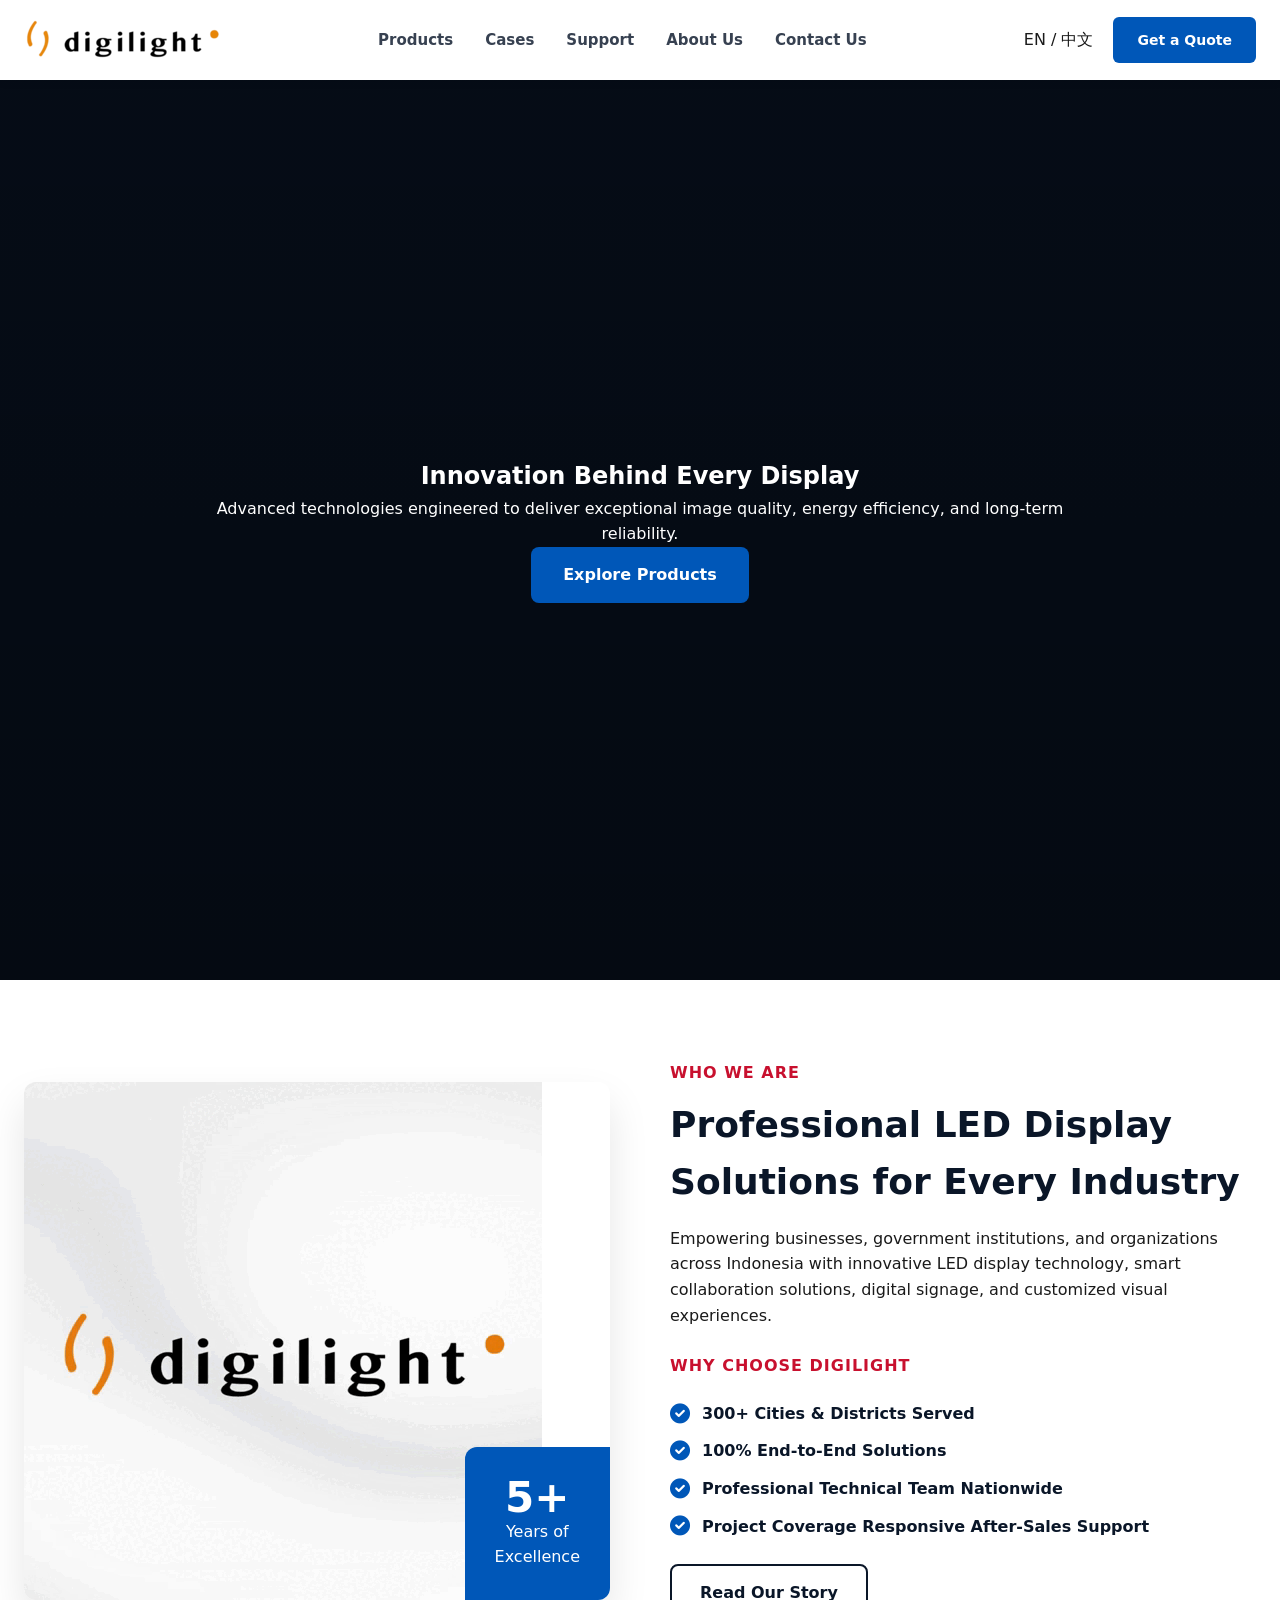
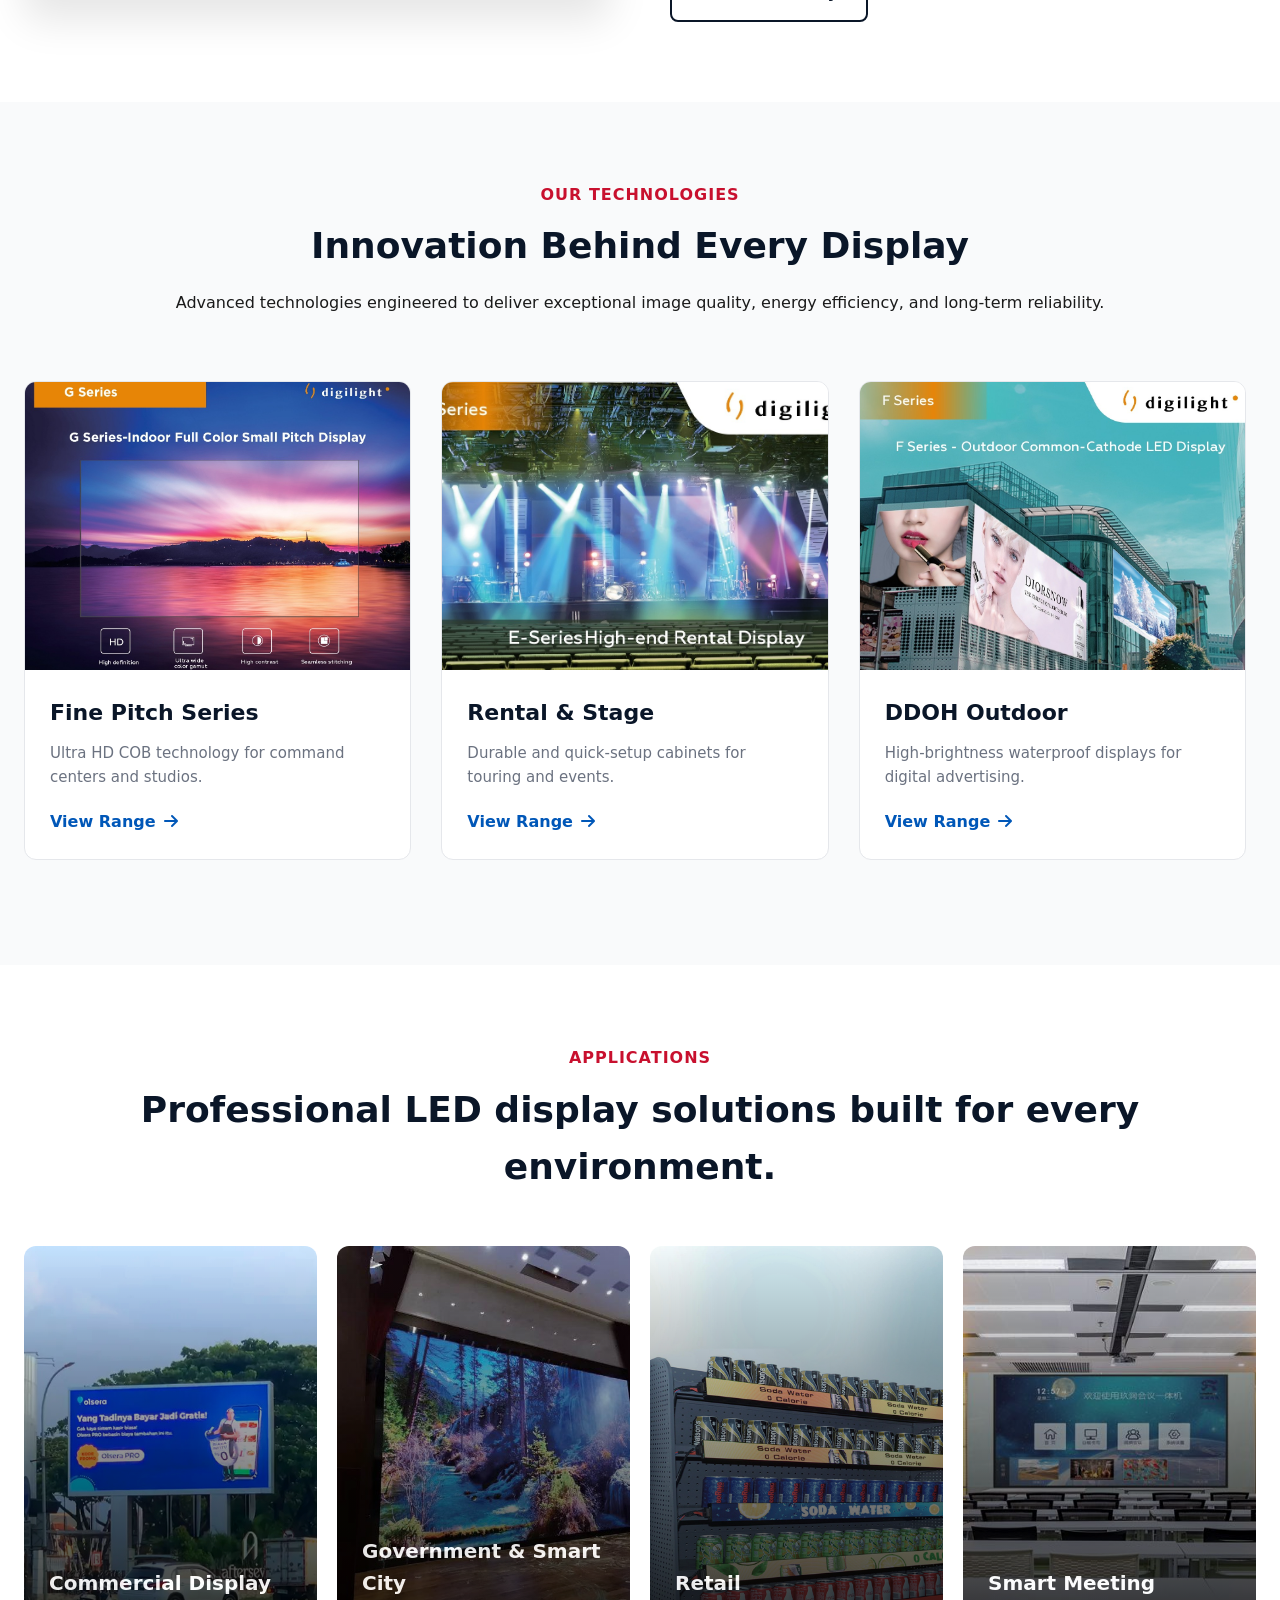
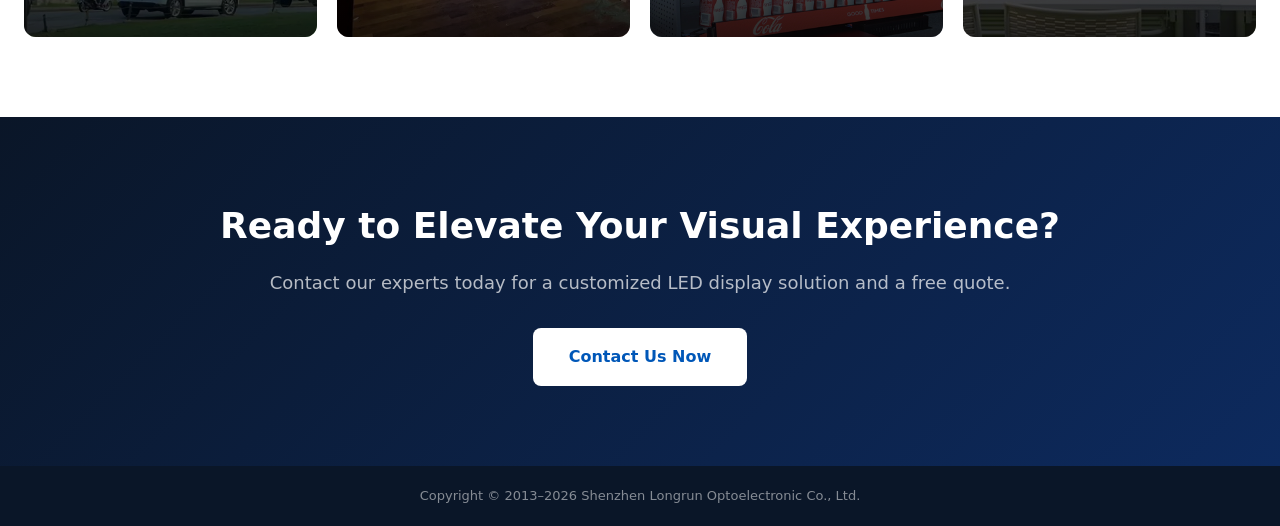
==== commit cc5e39e1: "Fix HTML encoding issues in index.html" ====
--- a/index.html
+++ b/index.html
@@ -119,7 +119,7 @@
     <div class="product-grid">
       <!-- Card 1 -->
       <div class="prod-card">
-        <div class="prod-img"><img src="Assets/v series - 1.jpg" alt="Fine Pitch"></div>
+        <div class="prod-img"><img src="Assets/g series - 1.jpg" alt="Fine Pitch"></div>
         <div class="prod-info">
           <h3>Fine Pitch Series</h3>
           <p>Ultra HD COB technology for command centers and studios.</p>
@@ -141,7 +141,7 @@
       <div class="prod-card">
         <div class="prod-img"><img src="Assets/f series - 1.jpg" alt="DOOH"></div>
         <div class="prod-info">
-          <h3>DOOH Outdoor</h3>
+          <h3>DDOH Outdoor</h3>
           <p>High-brightness waterproof displays for digital advertising.</p>
           <a href="product.html#dooh" class="prod-link">View Range <i class="fas fa-arrow-right"></i></a>
         </div>
@@ -149,7 +149,7 @@
 
       <!-- Card 4 -->
       <div class="prod-card">
-        <div class="prod-img"><img src="https://i0.wp.com/operationrainfall.com/wp-content/uploads/2019/05/Non-Non-Biyori-cast3.jpg?ssl=1" alt="Commercial Display"></div>
+        <div class="prod-img"><img src="Assets/i tag - 1.jpg" alt="Commercial Display"></div>
         <div class="prod-info">
           <h3>Commercial Display</h3>
           <p>Sleek and high-impact digital displays for retail and corporate spaces.</p>
@@ -159,7 +159,7 @@
 
       <!-- Card 5 -->
       <div class="prod-card">
-        <div class="prod-img"><img src="https://encrypted-tbn0.gstatic.com/images?q=tbn:ANd9GcQx_F9DjxRHA8BAi2c_czKOIX_IuYDDcFIz7qPWtj9HrytnnkYcQuDxUqE&s=10" alt="Creative LED"></div>
+        <div class="prod-img"><img src="Assets/3d series - 1.jpg" alt="Creative LED"></div>
         <div class="prod-info">
           <h3>Creative LED</h3>
           <p>Flexible and customizable LED panels for unique architectural designs.</p>
@@ -169,7 +169,7 @@
 
       <!-- Card 6 -->
       <div class="prod-card">
-        <div class="prod-img"><img src="https://image.idntimes.com/post/20240420/non-non-biyori-characters-eating-watermelon-5912c0e5c62dc8bd055c353c53a3159f-29200f4fb88ea73b6831d514ec903334.jpg" alt="All-in-One LED"></div>
+        <div class="prod-img"><img src="Assets/i board - 1.jpg" alt="All-in-One LED"></div>
         <div class="prod-info">
           <h3>All-in-One LED</h3>
           <p>Integrated smart display solutions for seamless conference experiences.</p>
@@ -259,4 +259,4 @@
 
 <script src="JS/index.js"></script>
 </body>
-</html>+</html>
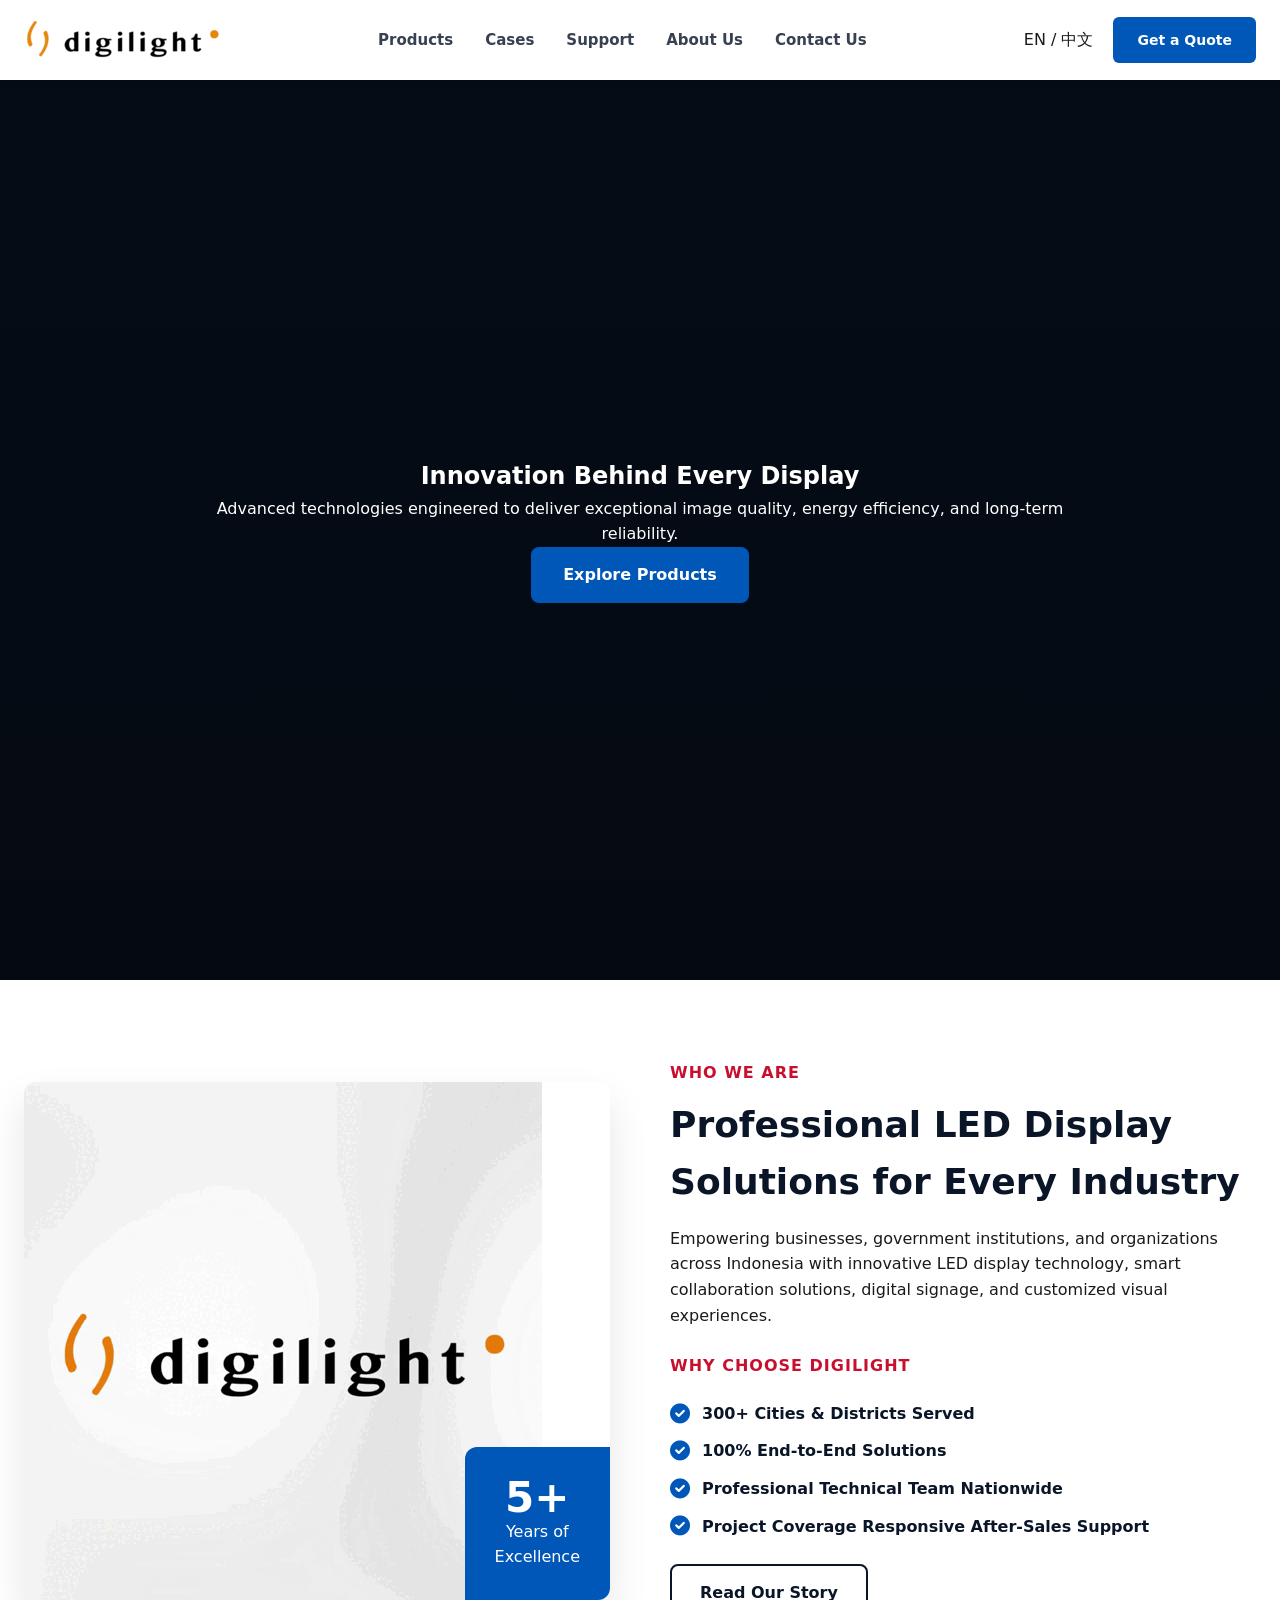
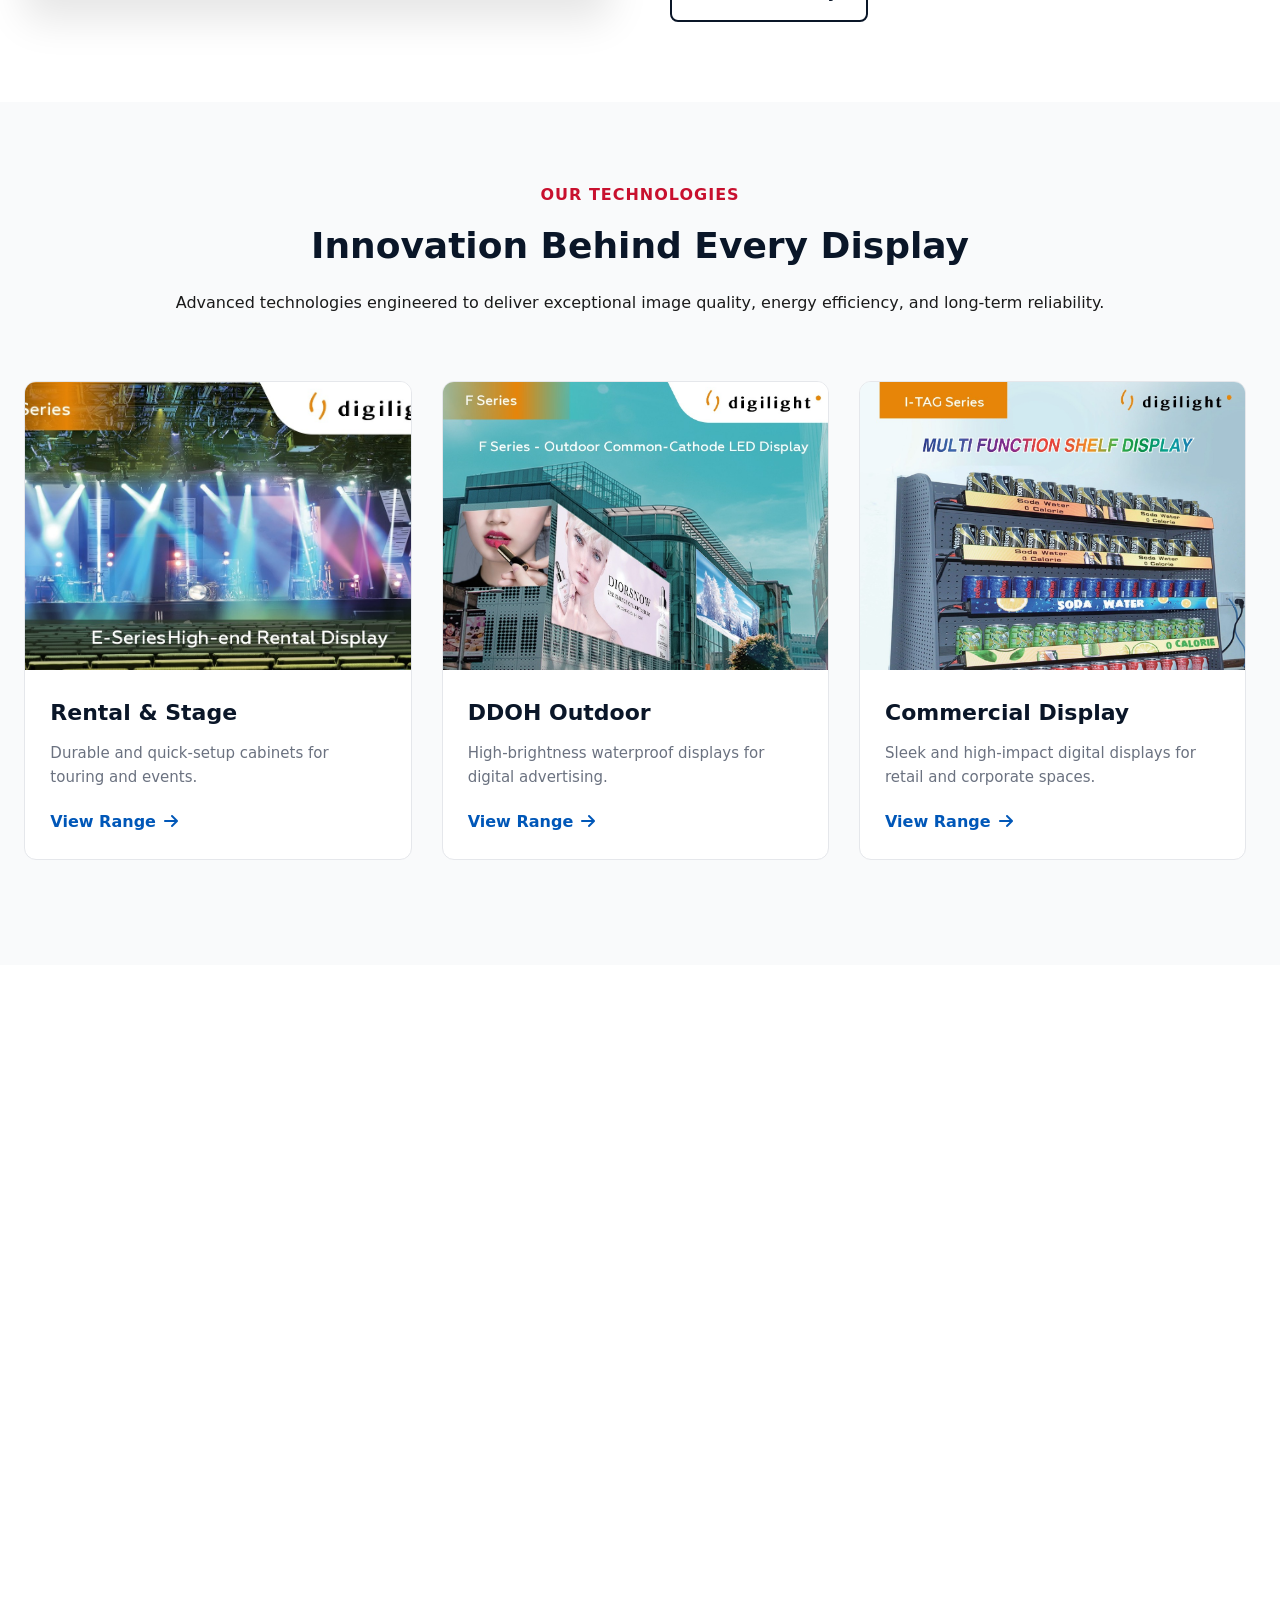
==== commit b65f45a8: "Add files via upload" ====
--- a/index.html
+++ b/index.html
@@ -180,63 +180,287 @@
   </div>
 </section>
 
-<section class="home-applications section-padding reveal">
+<section class="home-gallery section-padding reveal">
   <div class="container">
     <div class="section-header center">
       <h4 class="section-subtitle">Applications</h4>
       <h2 class="section-title">Professional LED display solutions built for every environment.</h2>
-    </div>
-
-    <div class="app-grid">
-      <!-- Card 1 -->
-      <div class="app-box">
-        <div class="app-img-wrapper">
-          <img src="Assets/outdoor result - 1.jpg" alt="Commercial Display 1">
-          <img src="https://datavis.co.id/wp-content/uploads/2025/10/Harga-Videotron-Outdoor-4x6-1.webp" alt="Commercial Display 2"> <!-- Gambar Kedua -->
-        </div>
-        <div class="app-overlay">
-          <h3>Commercial Display</h3>
-          <a href="cases.html">See Cases</a>
-        </div>
-      </div>
-
-      <!-- Card 2 -->
-      <div class="app-box">
-        <div class="app-img-wrapper">
-          <img src="Assets/government result - 1.jpg" alt="Government 1">
-          <img src="https://sinergiteknologiinternusa.com/wp-content/uploads/2022/08/2.jpg" alt="Government 2"> <!-- Gambar Kedua -->
-        </div>
-        <div class="app-overlay">
-          <h3>Government & Smart City</h3>
-          <a href="cases.html">See Cases</a>
-        </div>
-      </div>
-
-      <!-- Card 3 -->
-      <div class="app-box">
-        <div class="app-img-wrapper">
-          <img src="Assets/retail result - 1.jpg" alt="Retail 1">
-          <img src="https://encrypted-tbn0.gstatic.com/images?q=tbn:ANd9GcR_DwSYhOA56xRELE97O9mQYIHl-USZSP9iN58IGC7ju3BJs9ZHabnRv2Q&s=10" alt="Retail 2"> <!-- Gambar Kedua -->
-        </div>
-        <div class="app-overlay">
-          <h3>Retail</h3>
-          <a href="cases.html">See Cases</a>
-        </div>
-      </div>
-
-      <!-- Card 4 -->
-      <div class="app-box">
-        <div class="app-img-wrapper">
-          <img src="Assets/meeting result - 1.jpg" alt="Smart Meeting 1">
-          <img src="https://sewavideotron.com/wp-content/uploads/2025/07/photo_6314486980896998547_yde.jpg" alt="Meeting 2"> <!-- Gambar Kedua -->
-        </div>
-        <div class="app-overlay">
-          <h3>Smart Meeting</h3>
-          <a href="cases.html">See Cases</a>
-        </div>
-      </div>
-    </div>
-  </div>
+      <p>A closer look at real installations across commercial, government, retail, and event applications.</p>
+    </div>
+  </div>
+
+  <!-- ══ ROW 1 ══ -->
+  <div class="gallery-wrapper">
+    <div class="gallery-track" id="galleryTrack">
+
+      <!-- Item 1 — Image -->
+      <div class="gallery-item">
+        <img src="Assets/outdoor result - 1.jpg" alt="Outdoor Commercial Display" loading="lazy">
+        <div class="gallery-tag">Commercial</div>
+        <div class="gallery-caption"><span>Outdoor Videotron</span></div>
+      </div>
+
+      <!-- Item 2 — Video (autoplay) -->
+      <div class="gallery-item is-video">
+        <video src="Assets/gallery-clip-1.mp4" autoplay muted loop playsinline preload="auto"></video>
+        <div class="gallery-tag">Rental &amp; Stage</div>
+        <div class="gallery-caption"><span>Live Event Setup</span></div>
+      </div>
+
+      <!-- Item 3 — Image -->
+      <div class="gallery-item">
+        <img src="Assets/government result - 1.jpg" alt="Government Smart City Display" loading="lazy">
+        <div class="gallery-tag">Government</div>
+        <div class="gallery-caption"><span>Smart City Command Wall</span></div>
+      </div>
+
+      <!-- Item 4 — Image -->
+      <div class="gallery-item">
+        <img src="Assets/retail result - 1.jpg" alt="Retail LED Display" loading="lazy">
+        <div class="gallery-tag">Retail</div>
+        <div class="gallery-caption"><span>In-Store Digital Signage</span></div>
+      </div>
+
+      <!-- Item 5 — Video (autoplay) -->
+      <div class="gallery-item is-video">
+        <video src="Assets/3.mp4" autoplay muted loop playsinline preload="auto"></video>
+        <div class="gallery-tag">Smart Meeting</div>
+        <div class="gallery-caption"><span>Conference Room Walkthrough</span></div>
+      </div>
+
+      <!-- Item 6 — Image -->
+      <div class="gallery-item">
+        <img src="Assets/meeting result - 1.jpg" alt="Smart Meeting Room Display" loading="lazy">
+        <div class="gallery-tag">Smart Meeting</div>
+        <div class="gallery-caption"><span>Boardroom Collaboration</span></div>
+      </div>
+
+      <!-- Item 7 — Image -->
+      <div class="gallery-item">
+        <img src="Assets/f series - 1.jpg" alt="Outdoor DOOH Display" loading="lazy">
+        <div class="gallery-tag">DOOH Outdoor</div>
+        <div class="gallery-caption"><span>High-Brightness Billboard</span></div>
+      </div>
+
+      <!-- Item 8 — Video (autoplay) -->
+      <div class="gallery-item is-video">
+        <video src="Assets/gallery-clip-3.mp4" autoplay muted loop playsinline preload="auto"></video>
+        <div class="gallery-tag">Creative LED</div>
+        <div class="gallery-caption"><span>Architectural Installation</span></div>
+      </div>
+
+      <!-- Item 9 — Image -->
+      <div class="gallery-item">
+        <img src="Assets/i board - 1.jpg" alt="All-in-One Conference Display" loading="lazy">
+        <div class="gallery-tag">All-in-One</div>
+        <div class="gallery-caption"><span>Integrated Conference Display</span></div>
+      </div>
+
+      <!-- Item 10 — Image -->
+      <div class="gallery-item">
+        <img src="Assets/i tag - 1.jpg" alt="Commercial Retail Display" loading="lazy">
+        <div class="gallery-tag">Commercial</div>
+        <div class="gallery-caption"><span>Retail Shelf Display</span></div>
+      </div>
+
+      <!-- Item 11 — Image -->
+      <div class="gallery-item">
+        <img src="Assets/3d series - 1.jpg" alt="Creative 3D LED Display" loading="lazy">
+        <div class="gallery-tag">Creative LED</div>
+        <div class="gallery-caption"><span>Naked-Eye 3D Billboard</span></div>
+      </div>
+
+      <!-- Item 12 — Video (autoplay) -->
+      <div class="gallery-item is-video">
+        <video src="Assets/gallery-clip-4.mp4" autoplay muted loop playsinline preload="auto"></video>
+        <div class="gallery-tag">Government</div>
+        <div class="gallery-caption"><span>Public Information Display</span></div>
+      </div>
+
+    </div><!-- /gallery-track (row 1) -->
+  </div><!-- /gallery-wrapper -->
+
+  <!-- ══ ROW 2 (scrolls opposite direction) ══ -->
+  <div class="gallery-wrapper">
+    <div class="gallery-track" id="galleryTrack2" data-direction="reverse">
+
+      <!-- Item 1 — Image -->
+      <div class="gallery-item">
+        <img src="Assets/meeting result - 1.jpg" alt="Smart Meeting Display" loading="lazy">
+        <div class="gallery-tag">Retail</div>
+        <div class="gallery-caption"><span>Smart Price Tag Display</span></div>
+      </div>
+
+      <!-- Item 2 — Video (autoplay) -->
+      <div class="gallery-item is-video">
+        <video src="Assets/1.mp4" autoplay muted loop playsinline preload="auto"></video>
+        <div class="gallery-tag">Government</div>
+        <div class="gallery-caption"><span>Public Information Screen</span></div>
+      </div>
+
+      <!-- Item 3 — Image -->
+      <div class="gallery-item">
+        <img src="Assets/meeting result - 1.jpg" alt="Smart Meeting Display" loading="lazy">
+        <div class="gallery-tag">Smart Meeting</div>
+        <div class="gallery-caption"><span>Hybrid Meeting Room</span></div>
+      </div>
+
+      <!-- Item 4 — Image -->
+      <div class="gallery-item">
+        <img src="Assets/3d series - 1.jpg" alt="Creative 3D LED Display" loading="lazy">
+        <div class="gallery-tag">Creative LED</div>
+        <div class="gallery-caption"><span>Immersive 3D Corner Screen</span></div>
+      </div>
+
+      <!-- Item 5 — Video (autoplay) -->
+      <div class="gallery-item is-video">
+        <video src="Assets/gallery-clip-1.mp4" autoplay muted loop playsinline preload="auto"></video>
+        <div class="gallery-tag">Rental &amp; Stage</div>
+        <div class="gallery-caption"><span>Concert Stage Backdrop</span></div>
+      </div>
+
+      <!-- Item 6 — Image -->
+      <div class="gallery-item">
+        <img src="Assets/government result - 1.jpg" alt="Government Command Display" loading="lazy">
+        <div class="gallery-tag">Government</div>
+        <div class="gallery-caption"><span>Command Center Video Wall</span></div>
+      </div>
+
+      <!-- Item 7 — Image -->
+      <div class="gallery-item">
+        <img src="Assets/i board - 1.jpg" alt="All-in-One Display" loading="lazy">
+        <div class="gallery-tag">All-in-One</div>
+        <div class="gallery-caption"><span>Corporate Lobby Display</span></div>
+      </div>
+
+      <!-- Item 8 — Video (autoplay) -->
+      <div class="gallery-item is-video">
+        <video src="Assets/gallery-clip-2.mp4" autoplay muted loop playsinline preload="auto"></video>
+        <div class="gallery-tag">Smart Meeting</div>
+        <div class="gallery-caption"><span>Wireless Presentation Demo</span></div>
+      </div>
+
+      <!-- Item 9 — Image -->
+      <div class="gallery-item">
+        <img src="Assets/retail result - 1.jpg" alt="Retail Storefront Display" loading="lazy">
+        <div class="gallery-tag">Retail</div>
+        <div class="gallery-caption"><span>Storefront Advertising</span></div>
+      </div>
+
+      <!-- Item 10 — Image -->
+      <div class="gallery-item">
+        <img src="Assets/outdoor result - 1.jpg" alt="Outdoor Billboard Display" loading="lazy">
+        <div class="gallery-tag">Commercial</div>
+        <div class="gallery-caption"><span>Highway Billboard</span></div>
+      </div>
+
+      <!-- Item 11 — Video (autoplay) -->
+      <div class="gallery-item is-video">
+        <video src="Assets/gallery-clip-3.mp4" autoplay muted loop playsinline preload="auto"></video>
+        <div class="gallery-tag">Creative LED</div>
+        <div class="gallery-caption"><span>Façade Media Installation</span></div>
+      </div>
+
+      <!-- Item 12 — Image -->
+      <div class="gallery-item">
+        <img src="Assets/f series - 1.jpg" alt="DOOH Outdoor Display" loading="lazy">
+        <div class="gallery-tag">DOOH Outdoor</div>
+        <div class="gallery-caption"><span>Waterproof Digital Signage</span></div>
+      </div>
+
+    </div><!-- /gallery-track (row 2) -->
+  </div><!-- /gallery-wrapper -->
+
+  <!-- ══ ROW 3 ══ -->
+  <div class="gallery-wrapper">
+    <div class="gallery-track" id="galleryTrack3">
+
+      <!-- Item 1 — Image -->
+      <div class="gallery-item">
+        <img src="Assets/i board - 1.jpg" alt="Conference Display" loading="lazy">
+        <div class="gallery-tag">All-in-One</div>
+        <div class="gallery-caption"><span>Training Room Setup</span></div>
+      </div>
+
+      <!-- Item 2 — Image -->
+      <div class="gallery-item">
+        <img src="Assets/3d series - 1.jpg" alt="Creative LED Display" loading="lazy">
+        <div class="gallery-tag">Creative LED</div>
+        <div class="gallery-caption"><span>Museum Interactive Wall</span></div>
+      </div>
+
+      <!-- Item 3 — Video (autoplay) -->
+      <div class="gallery-item is-video">
+        <video src="Assets/gallery-clip-4.mp4" autoplay muted loop playsinline preload="auto"></video>
+        <div class="gallery-tag">Government</div>
+        <div class="gallery-caption"><span>Traffic Control Center</span></div>
+      </div>
+
+      <!-- Item 4 — Image -->
+      <div class="gallery-item">
+        <img src="Assets/retail result - 1.jpg" alt="Retail Mall Display" loading="lazy">
+        <div class="gallery-tag">Retail</div>
+        <div class="gallery-caption"><span>Shopping Mall Atrium</span></div>
+      </div>
+
+      <!-- Item 5 — Image -->
+      <div class="gallery-item">
+        <img src="Assets/outdoor result - 1.jpg" alt="Outdoor Commercial Display" loading="lazy">
+        <div class="gallery-tag">Commercial</div>
+        <div class="gallery-caption"><span>Building Façade Screen</span></div>
+      </div>
+
+      <!-- Item 6 — Video (autoplay) -->
+      <div class="gallery-item is-video">
+        <video src="Assets/gallery-clip-1.mp4" autoplay muted loop playsinline preload="auto"></video>
+        <div class="gallery-tag">Rental &amp; Stage</div>
+        <div class="gallery-caption"><span>Festival Main Stage</span></div>
+      </div>
+
+      <!-- Item 7 — Image -->
+      <div class="gallery-item">
+        <img src="Assets/meeting result - 1.jpg" alt="Smart Meeting Room" loading="lazy">
+        <div class="gallery-tag">Smart Meeting</div>
+        <div class="gallery-caption"><span>Executive Boardroom</span></div>
+      </div>
+
+      <!-- Item 8 — Image -->
+      <div class="gallery-item">
+        <img src="Assets/i tag - 1.jpg" alt="Retail Shelf Tag Display" loading="lazy">
+        <div class="gallery-tag">Retail</div>
+        <div class="gallery-caption"><span>Supermarket Shelf Tags</span></div>
+      </div>
+
+      <!-- Item 9 — Video (autoplay) -->
+      <div class="gallery-item is-video">
+        <video src="Assets/gallery-clip-2.mp4" autoplay muted loop playsinline preload="auto"></video>
+        <div class="gallery-tag">Smart Meeting</div>
+        <div class="gallery-caption"><span>Video Conferencing Suite</span></div>
+      </div>
+
+      <!-- Item 10 — Image -->
+      <div class="gallery-item">
+        <img src="Assets/government result - 1.jpg" alt="Government Display" loading="lazy">
+        <div class="gallery-tag">Government</div>
+        <div class="gallery-caption"><span>Smart City Dashboard</span></div>
+      </div>
+
+      <!-- Item 11 — Image -->
+      <div class="gallery-item">
+        <img src="Assets/f series - 1.jpg" alt="Outdoor DOOH Display" loading="lazy">
+        <div class="gallery-tag">DOOH Outdoor</div>
+        <div class="gallery-caption"><span>Roadside Advertising</span></div>
+      </div>
+
+      <!-- Item 12 — Video (autoplay) -->
+      <div class="gallery-item is-video">
+        <video src="Assets/gallery-clip-3.mp4" autoplay muted loop playsinline preload="auto"></video>
+        <div class="gallery-tag">Creative LED</div>
+        <div class="gallery-caption"><span>Landmark Media Tower</span></div>
+      </div>
+
+    </div><!-- /gallery-track (row 3) -->
+  </div><!-- /gallery-wrapper -->
 </section>
 
 <section class="cta-strip reveal">
@@ -252,11 +476,11 @@
 <footer>
   <div class="footer-bottom">
     <span style="display:block; text-align:center; padding: 20px; color:rgba(255,255,255,0.5); font-size:13px;">
-      Copyright © 2013–2026 Shenzhen Longrun Optoelectronic Co., Ltd.
+      Copyright © 2026 Digilight Co., Ltd.
     </span>
   </div>
 </footer>
 
 <script src="JS/index.js"></script>
 </body>
-</html>
+</html>
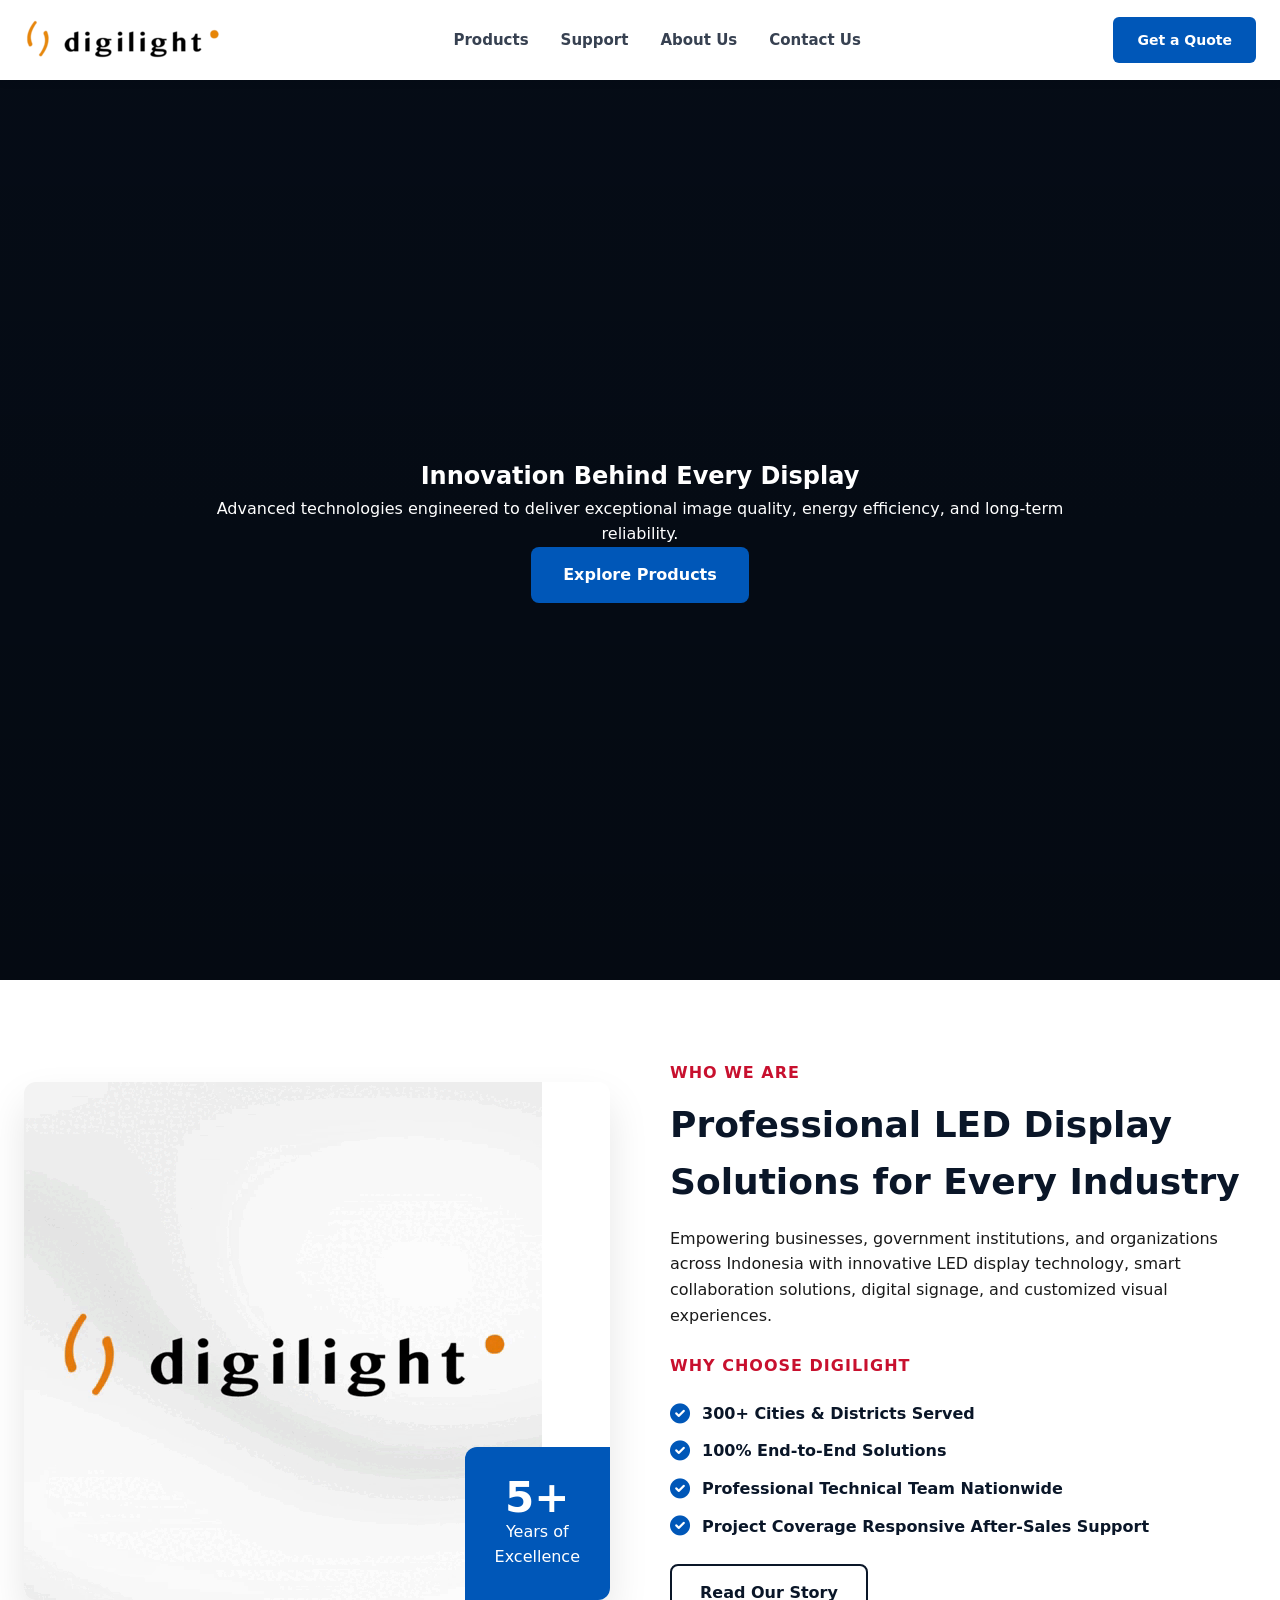
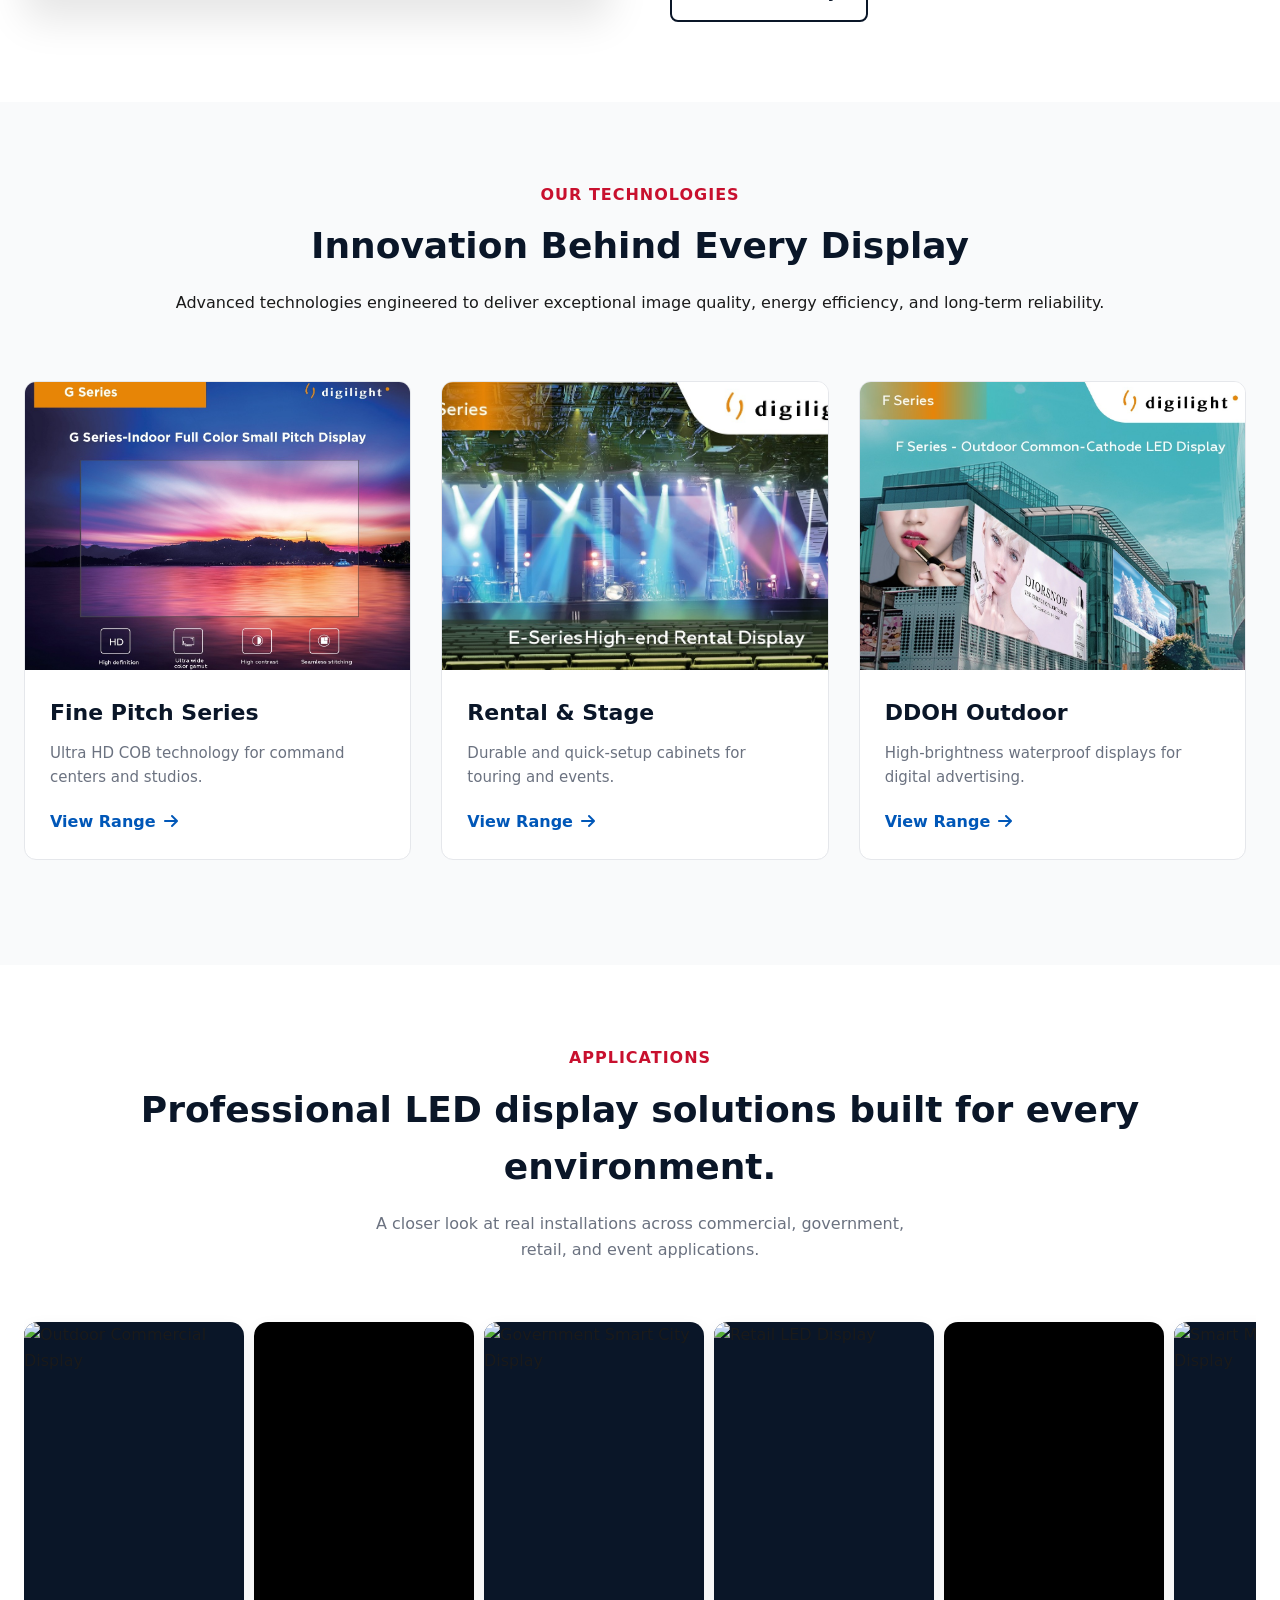
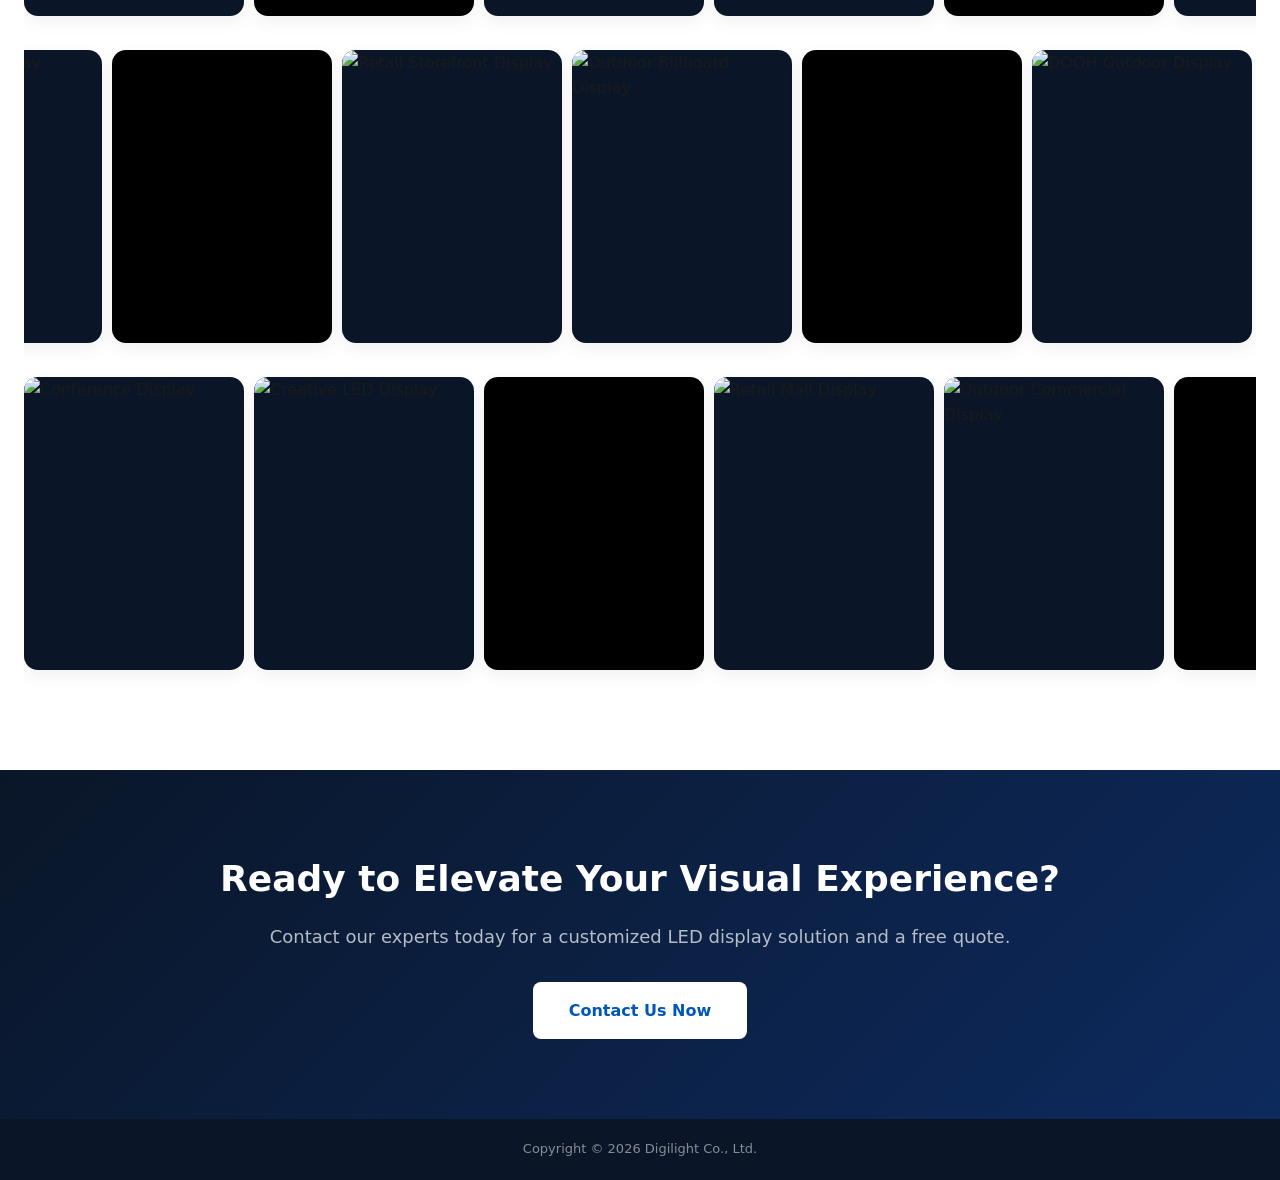
==== commit f1e999d2: "Add files via upload" ====
--- a/index.html
+++ b/index.html
@@ -23,14 +23,14 @@
           <a href="product.html#dooh">DOOH Outdoor</a>
         </div>
       </li>
-      <li><a href="cases.html">Cases</a></li>
+      <!-- <li><a href="cases.html">Cases</a></li> -->
       <li><a href="support.html">Support</a></li>
       <li><a href="about.html">About Us</a></li>
       <li><a href="contact.html">Contact Us</a></li>
     </ul>
 
     <div class="nav-actions">
-      <span class="lang-switcher" id="langToggle">EN / 中文</span>
+      <span class="lang-switcher" id="langToggle"></span>
       <a href="contact.html" class="btn-contact">Get a Quote</a>
     </div>
 
@@ -43,7 +43,7 @@
     <button class="mobile-close" id="mobileClose" aria-label="Close menu">&times;</button>
     <ul class="mobile-nav-links">
       <li><a href="product.html">Products</a></li>
-      <li><a href="cases.html">Cases</a></li>
+      <!-- <li><a href="cases.html">Cases</a></li> -->
       <li><a href="support.html">Support</a></li>
       <li><a href="about.html">About Us</a></li>
       <li><a href="contact.html">Contact Us</a></li>
@@ -195,86 +195,86 @@
 
       <!-- Item 1 — Image -->
       <div class="gallery-item">
-        <img src="Assets/outdoor result - 1.jpg" alt="Outdoor Commercial Display" loading="lazy">
-        <div class="gallery-tag">Commercial</div>
-        <div class="gallery-caption"><span>Outdoor Videotron</span></div>
+        <img src="Assets/Gallery/image-001.jpeg" alt="Outdoor Commercial Display" loading="lazy">
+        <!-- <div class="gallery-tag">Commercial</div>
+        <div class="gallery-caption"><span>Outdoor Videotron</span></div> -->
       </div>
 
       <!-- Item 2 — Video (autoplay) -->
       <div class="gallery-item is-video">
-        <video src="Assets/gallery-clip-1.mp4" autoplay muted loop playsinline preload="auto"></video>
-        <div class="gallery-tag">Rental &amp; Stage</div>
-        <div class="gallery-caption"><span>Live Event Setup</span></div>
+        <video src="Assets/Gallery/video-001.mp4" autoplay muted loop playsinline preload="auto"></video>
+        <!-- <div class="gallery-tag">Rental &amp; Stage</div>
+        <div class="gallery-caption"><span>Live Event Setup</span></div> -->
       </div>
 
       <!-- Item 3 — Image -->
       <div class="gallery-item">
-        <img src="Assets/government result - 1.jpg" alt="Government Smart City Display" loading="lazy">
-        <div class="gallery-tag">Government</div>
-        <div class="gallery-caption"><span>Smart City Command Wall</span></div>
+        <img src="Assets/Gallery/image-002.jpeg" alt="Government Smart City Display" loading="lazy">
+        <!-- <div class="gallery-tag">Government</div>
+        <div class="gallery-caption"><span>Smart City Command Wall</span></div> -->
       </div>
 
       <!-- Item 4 — Image -->
       <div class="gallery-item">
-        <img src="Assets/retail result - 1.jpg" alt="Retail LED Display" loading="lazy">
-        <div class="gallery-tag">Retail</div>
-        <div class="gallery-caption"><span>In-Store Digital Signage</span></div>
+        <img src="Assets/Gallery/image-003.jpeg" alt="Retail LED Display" loading="lazy">
+        <!-- <div class="gallery-tag">Retail</div>
+        <div class="gallery-caption"><span>In-Store Digital Signage</span></div> -->
       </div>
 
       <!-- Item 5 — Video (autoplay) -->
       <div class="gallery-item is-video">
-        <video src="Assets/3.mp4" autoplay muted loop playsinline preload="auto"></video>
-        <div class="gallery-tag">Smart Meeting</div>
-        <div class="gallery-caption"><span>Conference Room Walkthrough</span></div>
+        <video src="Assets/Gallery/video-002.mp4" autoplay muted loop playsinline preload="auto"></video>
+        <!-- <div class="gallery-tag">Smart Meeting</div>
+        <div class="gallery-caption"><span>Conference Room Walkthrough</span></div> -->
       </div>
 
       <!-- Item 6 — Image -->
       <div class="gallery-item">
-        <img src="Assets/meeting result - 1.jpg" alt="Smart Meeting Room Display" loading="lazy">
-        <div class="gallery-tag">Smart Meeting</div>
-        <div class="gallery-caption"><span>Boardroom Collaboration</span></div>
+        <img src="Assets/Gallery/image-004.jpeg" alt="Smart Meeting Room Display" loading="lazy">
+        <!-- <div class="gallery-tag">Smart Meeting</div>
+        <div class="gallery-caption"><span>Boardroom Collaboration</span></div> -->
       </div>
 
       <!-- Item 7 — Image -->
       <div class="gallery-item">
-        <img src="Assets/f series - 1.jpg" alt="Outdoor DOOH Display" loading="lazy">
-        <div class="gallery-tag">DOOH Outdoor</div>
-        <div class="gallery-caption"><span>High-Brightness Billboard</span></div>
+        <img src="Assets/Gallery/image-005.jpeg" alt="Outdoor DOOH Display" loading="lazy">
+        <!-- <div class="gallery-tag">DOOH Outdoor</div>
+        <div class="gallery-caption"><span>High-Brightness Billboard</span></div> -->
       </div>
 
       <!-- Item 8 — Video (autoplay) -->
       <div class="gallery-item is-video">
-        <video src="Assets/gallery-clip-3.mp4" autoplay muted loop playsinline preload="auto"></video>
-        <div class="gallery-tag">Creative LED</div>
-        <div class="gallery-caption"><span>Architectural Installation</span></div>
+        <video src="Assets/Gallery/video-003.mp4" autoplay muted loop playsinline preload="auto"></video>
+        <!-- <div class="gallery-tag">Creative LED</div>
+        <div class="gallery-caption"><span>Architectural Installation</span></div> -->
       </div>
 
       <!-- Item 9 — Image -->
       <div class="gallery-item">
-        <img src="Assets/i board - 1.jpg" alt="All-in-One Conference Display" loading="lazy">
-        <div class="gallery-tag">All-in-One</div>
-        <div class="gallery-caption"><span>Integrated Conference Display</span></div>
+        <img src="Assets/Gallery/image-006.jpeg" alt="All-in-One Conference Display" loading="lazy">
+        <!-- <div class="gallery-tag">All-in-One</div>
+        <div class="gallery-caption"><span>Integrated Conference Display</span></div> -->
       </div>
 
       <!-- Item 10 — Image -->
       <div class="gallery-item">
-        <img src="Assets/i tag - 1.jpg" alt="Commercial Retail Display" loading="lazy">
-        <div class="gallery-tag">Commercial</div>
-        <div class="gallery-caption"><span>Retail Shelf Display</span></div>
+        <img src="Assets/Gallery/image-007.jpeg" alt="Commercial Retail Display" loading="lazy">
+        <!-- <div class="gallery-tag">Commercial</div>
+        <div class="gallery-caption"><span>Retail Shelf Display</span></div> -->
       </div>
 
       <!-- Item 11 — Image -->
       <div class="gallery-item">
-        <img src="Assets/3d series - 1.jpg" alt="Creative 3D LED Display" loading="lazy">
-        <div class="gallery-tag">Creative LED</div>
-        <div class="gallery-caption"><span>Naked-Eye 3D Billboard</span></div>
+        <img src="Assets/Gallery/image-008.jpeg" alt="Creative 3D LED Display" loading="lazy">
+        <!-- <div class="gallery-tag">Creative LED</div>
+        <div class="gallery-caption"><span>Naked-Eye 3D Billboard</span></div> -->
       </div>
 
       <!-- Item 12 — Video (autoplay) -->
       <div class="gallery-item is-video">
-        <video src="Assets/gallery-clip-4.mp4" autoplay muted loop playsinline preload="auto"></video>
-        <div class="gallery-tag">Government</div>
-        <div class="gallery-caption"><span>Public Information Display</span></div>
+        <video src="Assets/Gallery/video-004.mp4" autoplay muted loop playsinline preload="auto"></video>
+        <!-- <div class="gallery-tag">Government</div>
+        <div class="gallery-caption"><span>Public Information Display</span></div> -->
       </div>
 
     </div><!-- /gallery-track (row 1) -->
@@ -286,86 +286,86 @@
 
       <!-- Item 1 — Image -->
       <div class="gallery-item">
-        <img src="Assets/meeting result - 1.jpg" alt="Smart Meeting Display" loading="lazy">
-        <div class="gallery-tag">Retail</div>
-        <div class="gallery-caption"><span>Smart Price Tag Display</span></div>
+        <img src="Assets/Gallery/image-009.jpeg" alt="Smart Meeting Display" loading="lazy">
+        <!-- <div class="gallery-tag">Retail</div>
+        <div class="gallery-caption"><span>Smart Price Tag Display</span></div> -->
       </div>
 
       <!-- Item 2 — Video (autoplay) -->
       <div class="gallery-item is-video">
-        <video src="Assets/1.mp4" autoplay muted loop playsinline preload="auto"></video>
-        <div class="gallery-tag">Government</div>
-        <div class="gallery-caption"><span>Public Information Screen</span></div>
+        <video src="Assets/Gallery/video-005.mp4" autoplay muted loop playsinline preload="auto"></video>
+        <!-- <div class="gallery-tag">Government</div>
+        <div class="gallery-caption"><span>Public Information Screen</span></div> -->
       </div>
 
       <!-- Item 3 — Image -->
       <div class="gallery-item">
-        <img src="Assets/meeting result - 1.jpg" alt="Smart Meeting Display" loading="lazy">
-        <div class="gallery-tag">Smart Meeting</div>
-        <div class="gallery-caption"><span>Hybrid Meeting Room</span></div>
+        <img src="Assets/Gallery/image-010.jpeg" alt="Smart Meeting Display" loading="lazy">
+        <!-- <div class="gallery-tag">Smart Meeting</div>
+        <div class="gallery-caption"><span>Hybrid Meeting Room</span></div> -->
       </div>
 
       <!-- Item 4 — Image -->
       <div class="gallery-item">
-        <img src="Assets/3d series - 1.jpg" alt="Creative 3D LED Display" loading="lazy">
-        <div class="gallery-tag">Creative LED</div>
-        <div class="gallery-caption"><span>Immersive 3D Corner Screen</span></div>
+        <img src="Assets/Gallery/image-011.jpeg" alt="Creative 3D LED Display" loading="lazy">
+        <!-- <div class="gallery-tag">Creative LED</div>
+        <div class="gallery-caption"><span>Immersive 3D Corner Screen</span></div> -->
       </div>
 
       <!-- Item 5 — Video (autoplay) -->
       <div class="gallery-item is-video">
-        <video src="Assets/gallery-clip-1.mp4" autoplay muted loop playsinline preload="auto"></video>
-        <div class="gallery-tag">Rental &amp; Stage</div>
-        <div class="gallery-caption"><span>Concert Stage Backdrop</span></div>
+        <video src="Assets/Gallery/video-006.mp4" autoplay muted loop playsinline preload="auto"></video>
+        <!-- <div class="gallery-tag">Rental &amp; Stage</div>
+        <div class="gallery-caption"><span>Concert Stage Backdrop</span></div> -->
       </div>
 
       <!-- Item 6 — Image -->
       <div class="gallery-item">
-        <img src="Assets/government result - 1.jpg" alt="Government Command Display" loading="lazy">
-        <div class="gallery-tag">Government</div>
-        <div class="gallery-caption"><span>Command Center Video Wall</span></div>
+        <img src="Assets/Gallery/image-012.jpeg" alt="Government Command Display" loading="lazy">
+        <!-- <div class="gallery-tag">Government</div>
+        <div class="gallery-caption"><span>Command Center Video Wall</span></div> -->
       </div>
 
       <!-- Item 7 — Image -->
       <div class="gallery-item">
-        <img src="Assets/i board - 1.jpg" alt="All-in-One Display" loading="lazy">
-        <div class="gallery-tag">All-in-One</div>
-        <div class="gallery-caption"><span>Corporate Lobby Display</span></div>
+        <img src="Assets/Gallery/image-013.jpeg" alt="All-in-One Display" loading="lazy">
+        <!-- <div class="gallery-tag">All-in-One</div>
+        <div class="gallery-caption"><span>Corporate Lobby Display</span></div> -->
       </div>
 
       <!-- Item 8 — Video (autoplay) -->
       <div class="gallery-item is-video">
-        <video src="Assets/gallery-clip-2.mp4" autoplay muted loop playsinline preload="auto"></video>
-        <div class="gallery-tag">Smart Meeting</div>
-        <div class="gallery-caption"><span>Wireless Presentation Demo</span></div>
+        <video src="Assets/Gallery/video-007.mp4" autoplay muted loop playsinline preload="auto"></video>
+        <!-- <div class="gallery-tag">Smart Meeting</div>
+        <div class="gallery-caption"><span>Wireless Presentation Demo</span></div> -->
       </div>
 
       <!-- Item 9 — Image -->
       <div class="gallery-item">
-        <img src="Assets/retail result - 1.jpg" alt="Retail Storefront Display" loading="lazy">
-        <div class="gallery-tag">Retail</div>
-        <div class="gallery-caption"><span>Storefront Advertising</span></div>
+        <img src="Assets/Gallery/image-014.jpeg" alt="Retail Storefront Display" loading="lazy">
+        <!-- <div class="gallery-tag">Retail</div>
+        <div class="gallery-caption"><span>Storefront Advertising</span></div> -->
       </div>
 
       <!-- Item 10 — Image -->
       <div class="gallery-item">
-        <img src="Assets/outdoor result - 1.jpg" alt="Outdoor Billboard Display" loading="lazy">
-        <div class="gallery-tag">Commercial</div>
-        <div class="gallery-caption"><span>Highway Billboard</span></div>
+        <img src="Assets/Gallery/image-015.jpeg" alt="Outdoor Billboard Display" loading="lazy">
+        <!-- <div class="gallery-tag">Commercial</div>
+        <div class="gallery-caption"><span>Highway Billboard</span></div> -->
       </div>
 
       <!-- Item 11 — Video (autoplay) -->
       <div class="gallery-item is-video">
-        <video src="Assets/gallery-clip-3.mp4" autoplay muted loop playsinline preload="auto"></video>
-        <div class="gallery-tag">Creative LED</div>
-        <div class="gallery-caption"><span>Façade Media Installation</span></div>
+        <video src="Assets/Gallery/video-008.mp4" autoplay muted loop playsinline preload="auto"></video>
+        <!-- <div class="gallery-tag">Creative LED</div>
+        <div class="gallery-caption"><span>Façade Media Installation</span></div> -->
       </div>
 
       <!-- Item 12 — Image -->
       <div class="gallery-item">
-        <img src="Assets/f series - 1.jpg" alt="DOOH Outdoor Display" loading="lazy">
-        <div class="gallery-tag">DOOH Outdoor</div>
-        <div class="gallery-caption"><span>Waterproof Digital Signage</span></div>
+        <img src="Assets/Gallery/image-016.jpeg" alt="DOOH Outdoor Display" loading="lazy">
+        <!-- <div class="gallery-tag">DOOH Outdoor</div>
+        <div class="gallery-caption"><span>Waterproof Digital Signage</span></div> -->
       </div>
 
     </div><!-- /gallery-track (row 2) -->
@@ -377,86 +377,86 @@
 
       <!-- Item 1 — Image -->
       <div class="gallery-item">
-        <img src="Assets/i board - 1.jpg" alt="Conference Display" loading="lazy">
-        <div class="gallery-tag">All-in-One</div>
-        <div class="gallery-caption"><span>Training Room Setup</span></div>
+        <img src="Assets/Gallery/image-017.jpeg" alt="Conference Display" loading="lazy">
+        <!-- <div class="gallery-tag">All-in-One</div>
+        <div class="gallery-caption"><span>Training Room Setup</span></div> -->
       </div>
 
       <!-- Item 2 — Image -->
       <div class="gallery-item">
-        <img src="Assets/3d series - 1.jpg" alt="Creative LED Display" loading="lazy">
-        <div class="gallery-tag">Creative LED</div>
-        <div class="gallery-caption"><span>Museum Interactive Wall</span></div>
+        <img src="Assets/Gallery/image-018.jpeg" alt="Creative LED Display" loading="lazy">
+        <!-- <div class="gallery-tag">Creative LED</div>
+        <div class="gallery-caption"><span>Museum Interactive Wall</span></div> -->
       </div>
 
       <!-- Item 3 — Video (autoplay) -->
       <div class="gallery-item is-video">
-        <video src="Assets/gallery-clip-4.mp4" autoplay muted loop playsinline preload="auto"></video>
-        <div class="gallery-tag">Government</div>
-        <div class="gallery-caption"><span>Traffic Control Center</span></div>
+        <video src="Assets/Gallery/video-009.mp4" autoplay muted loop playsinline preload="auto"></video>
+        <!-- <div class="gallery-tag">Government</div>
+        <div class="gallery-caption"><span>Traffic Control Center</span></div> -->
       </div>
 
       <!-- Item 4 — Image -->
       <div class="gallery-item">
-        <img src="Assets/retail result - 1.jpg" alt="Retail Mall Display" loading="lazy">
-        <div class="gallery-tag">Retail</div>
-        <div class="gallery-caption"><span>Shopping Mall Atrium</span></div>
+        <img src="Assets/Gallery/image-019.jpeg" alt="Retail Mall Display" loading="lazy">
+        <!-- <div class="gallery-tag">Retail</div>
+        <div class="gallery-caption"><span>Shopping Mall Atrium</span></div> -->
       </div>
 
       <!-- Item 5 — Image -->
       <div class="gallery-item">
-        <img src="Assets/outdoor result - 1.jpg" alt="Outdoor Commercial Display" loading="lazy">
-        <div class="gallery-tag">Commercial</div>
-        <div class="gallery-caption"><span>Building Façade Screen</span></div>
+        <img src="Assets/Gallery/image-020.jpeg" alt="Outdoor Commercial Display" loading="lazy">
+        <!-- <div class="gallery-tag">Commercial</div>
+        <div class="gallery-caption"><span>Building Façade Screen</span></div> -->
       </div>
 
       <!-- Item 6 — Video (autoplay) -->
       <div class="gallery-item is-video">
-        <video src="Assets/gallery-clip-1.mp4" autoplay muted loop playsinline preload="auto"></video>
-        <div class="gallery-tag">Rental &amp; Stage</div>
-        <div class="gallery-caption"><span>Festival Main Stage</span></div>
+        <video src="Assets/Gallery/video-010.mp4" autoplay muted loop playsinline preload="auto"></video>
+        <!-- <div class="gallery-tag">Rental &amp; Stage</div>
+        <div class="gallery-caption"><span>Festival Main Stage</span></div> -->
       </div>
 
       <!-- Item 7 — Image -->
       <div class="gallery-item">
-        <img src="Assets/meeting result - 1.jpg" alt="Smart Meeting Room" loading="lazy">
-        <div class="gallery-tag">Smart Meeting</div>
-        <div class="gallery-caption"><span>Executive Boardroom</span></div>
+        <img src="Assets/Gallery/image-021.jpeg" alt="Smart Meeting Room" loading="lazy">
+        <!-- <div class="gallery-tag">Smart Meeting</div>
+        <div class="gallery-caption"><span>Executive Boardroom</span></div> -->
       </div>
 
       <!-- Item 8 — Image -->
       <div class="gallery-item">
-        <img src="Assets/i tag - 1.jpg" alt="Retail Shelf Tag Display" loading="lazy">
-        <div class="gallery-tag">Retail</div>
-        <div class="gallery-caption"><span>Supermarket Shelf Tags</span></div>
+        <img src="Assets/Gallery/image-022.jpeg" alt="Retail Shelf Tag Display" loading="lazy">
+        <!-- <div class="gallery-tag">Retail</div>
+        <div class="gallery-caption"><span>Supermarket Shelf Tags</span></div> -->
       </div>
 
       <!-- Item 9 — Video (autoplay) -->
       <div class="gallery-item is-video">
-        <video src="Assets/gallery-clip-2.mp4" autoplay muted loop playsinline preload="auto"></video>
-        <div class="gallery-tag">Smart Meeting</div>
-        <div class="gallery-caption"><span>Video Conferencing Suite</span></div>
+        <video src="Assets/Gallery/video-011.mp4" autoplay muted loop playsinline preload="auto"></video>
+        <!-- <div class="gallery-tag">Smart Meeting</div>
+        <div class="gallery-caption"><span>Video Conferencing Suite</span></div> -->
       </div>
 
       <!-- Item 10 — Image -->
       <div class="gallery-item">
-        <img src="Assets/government result - 1.jpg" alt="Government Display" loading="lazy">
-        <div class="gallery-tag">Government</div>
-        <div class="gallery-caption"><span>Smart City Dashboard</span></div>
+        <img src="Assets/Gallery/image-023.jpeg" alt="Government Display" loading="lazy">
+        <!-- <div class="gallery-tag">Government</div>
+        <div class="gallery-caption"><span>Smart City Dashboard</span></div> -->
       </div>
 
       <!-- Item 11 — Image -->
       <div class="gallery-item">
-        <img src="Assets/f series - 1.jpg" alt="Outdoor DOOH Display" loading="lazy">
-        <div class="gallery-tag">DOOH Outdoor</div>
-        <div class="gallery-caption"><span>Roadside Advertising</span></div>
+        <img src="Assets/Gallery/image-016.jpeg" alt="Outdoor DOOH Display" loading="lazy">
+        <!-- <div class="gallery-tag">DOOH Outdoor</div>
+        <div class="gallery-caption"><span>Roadside Advertising</span></div> -->
       </div>
 
       <!-- Item 12 — Video (autoplay) -->
       <div class="gallery-item is-video">
-        <video src="Assets/gallery-clip-3.mp4" autoplay muted loop playsinline preload="auto"></video>
-        <div class="gallery-tag">Creative LED</div>
-        <div class="gallery-caption"><span>Landmark Media Tower</span></div>
+        <video src="Assets/Gallery/video-012.mp4" autoplay muted loop playsinline preload="auto"></video>
+        <!-- <div class="gallery-tag">Creative LED</div>
+        <div class="gallery-caption"><span>Landmark Media Tower</span></div> -->
       </div>
 
     </div><!-- /gallery-track (row 3) -->
--- a/CSS/index.css
+++ b/CSS/index.css
@@ -375,98 +375,104 @@
   }
 }
 
-/* ══ APPLICATIONS ══ */
-.app-grid { 
-  display: grid; 
-  grid-template-columns: repeat(4, 1fr); 
-  gap: 20px; 
-}
-
-.app-box { 
-  position: relative; 
-  border-radius: 12px; 
-  overflow: hidden; 
-  aspect-ratio: 3/4; 
-  cursor: pointer; 
-}
-
-/* Container untuk menampung 2 gambar */
-.app-img-wrapper {
+/* ══ MEDIA GALLERY (Images + Videos, auto-sliding) ══ */
+.home-gallery { overflow: hidden; }
+.home-gallery .section-header p { color: var(--muted); font-size: 16px; max-width: 560px; margin: 0 auto; }
+
+.gallery-wrapper {
+  position: relative;
+  max-width: 1280px;
+  margin: 0 auto;
+  padding: 0 24px;
+}
+.gallery-wrapper + .gallery-wrapper { margin-top: 4px; }
+
+.gallery-track {
+  display: flex;
+  gap: 10px;
+  overflow-x: auto;
+  scroll-snap-type: x proximity;
+  scroll-behavior: smooth;
+  padding: 10px 4px 20px;
+  cursor: grab;
+  -webkit-overflow-scrolling: touch;
+  -ms-overflow-style: none;
+  scrollbar-width: none;
+  user-select: none;
+}
+.gallery-track::-webkit-scrollbar { display: none; }
+.gallery-track.dragging { cursor: grabbing; scroll-behavior: auto; }
+.gallery-track.dragging .gallery-item { pointer-events: none; }
+
+.gallery-item {
+  position: relative;
+  flex: 0 0 220px;
+  aspect-ratio: 3/4;
+  border-radius: 14px;
+  overflow: hidden;
+  scroll-snap-align: start;
+  background: var(--dark-navy);
+  box-shadow: 0 6px 18px rgba(0,0,0,0.06);
+  transition: transform 0.35s ease, box-shadow 0.35s ease;
+}
+.gallery-item:hover {
+  transform: translateY(-6px);
+  box-shadow: 0 16px 34px rgba(0,0,0,0.14);
+}
+
+.gallery-item img,
+.gallery-item video {
   width: 100%;
   height: 100%;
-  display: flex;
-  flex-direction: column;
-  transition: transform 0.6s cubic-bezier(0.4, 0, 0.2, 1); /* Transisi slide yang halus */
-}
-
-/* Pengaturan masing-masing gambar */
-.app-img-wrapper img { 
-  width: 100%; 
-  height: 100%; 
-  flex-shrink: 0; /* Mencegah gambar tertekan */
-  object-fit: cover; 
-}
-
-/* Overlay Teks */
-.app-overlay { 
-  position: absolute; 
-  inset: 0; 
-  background: linear-gradient(to top, rgba(0,0,0,0.9), transparent); 
-  display: flex; 
-  flex-direction: column; 
-  justify-content: flex-end; 
-  padding: 25px; 
-  opacity: 0.9; 
-  transition: 0.3s; 
-  z-index: 2; /* Memastikan overlay tetap di atas gambar saat slide */
-}
-
-.app-overlay h3 { 
-  color: #fff; 
-  font-size: 20px; 
-  font-weight: 700; 
-  margin-bottom: 10px; 
-  transform: translateY(20px); 
-  transition: 0.3s; 
-}
-
-.app-overlay a { 
-  color: var(--accent-lt); 
-  font-size: 14px; 
-  font-weight: 600; 
-  text-transform: uppercase; 
-  letter-spacing: 1px; 
-  opacity: 0; 
-  transform: translateY(20px); 
-  transition: 0.3s; 
-}
-
-/* ══ HOVER EFFECTS ══ */
-
-/* Menggeser wrapper ke atas sejauh tinggi 1 gambar (100%) */
-.app-box:hover .app-img-wrapper { 
-  transform: translateY(-100%); 
-}
-
-.app-box:hover .app-overlay h3, 
-.app-box:hover .app-overlay a { 
-  transform: translateY(0); 
-  opacity: 1; 
-}
-
-.app-box:hover .app-overlay a { 
-  color: #fff; 
-}
-
-/* Media Query Responsif */
+  object-fit: cover;
+  display: block;
+  transition: transform 0.6s ease;
+  pointer-events: none;
+}
+.gallery-item:hover img,
+.gallery-item:hover video { transform: scale(1.08); }
+
+.gallery-tag {
+  position: absolute;
+  top: 12px;
+  left: 12px;
+  background: rgba(255,255,255,0.92);
+  color: var(--dark-navy);
+  font-size: 11px;
+  font-weight: 700;
+  text-transform: uppercase;
+  letter-spacing: 0.5px;
+  padding: 5px 12px;
+  border-radius: 20px;
+  z-index: 2;
+}
+
+.gallery-caption {
+  position: absolute;
+  left: 0; right: 0; bottom: 0;
+  padding: 16px 14px;
+  background: linear-gradient(to top, rgba(0,0,0,0.85), transparent);
+  z-index: 2;
+}
+.gallery-caption span {
+  color: #fff;
+  font-size: 14px;
+  font-weight: 700;
+}
+
+/* Video-specific styling (autoplay, no play button needed) */
+.gallery-item.is-video { background: #000; }
+
+/* Responsive */
 @media (max-width: 992px) {
-  .app-grid {
-    grid-template-columns: repeat(2, 1fr);
-  }
-}
-
-@media (max-width: 576px) {
-  .app-grid {
-    grid-template-columns: 1fr;
-  }
+  .gallery-item { flex: 0 0 190px; }
+}
+@media (max-width: 768px) {
+  .gallery-wrapper { padding: 0 12px; }
+  .gallery-track { gap: 8px; }
+  .gallery-item { flex: 0 0 160px; }
+}
+@media (max-width: 480px) {
+  .gallery-track { gap: 6px; }
+  .gallery-item { flex: 0 0 68vw; }
 }
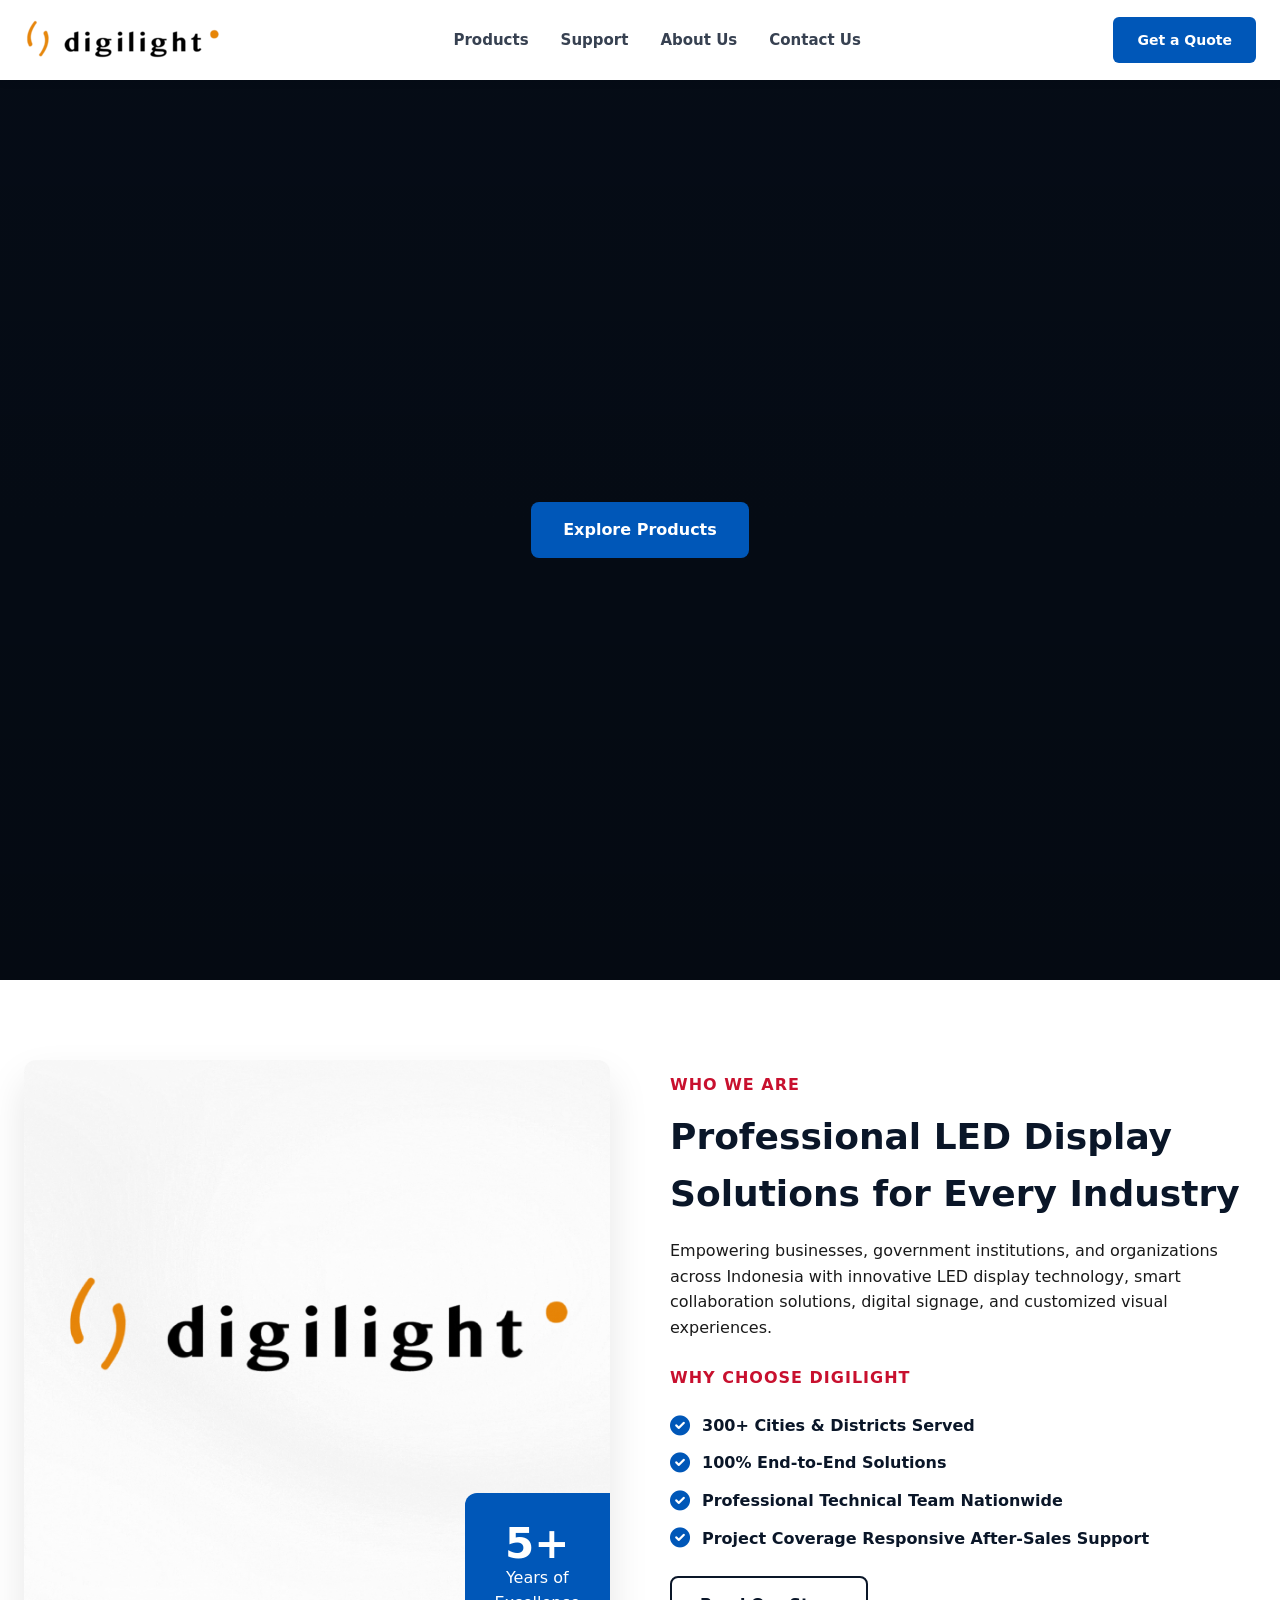
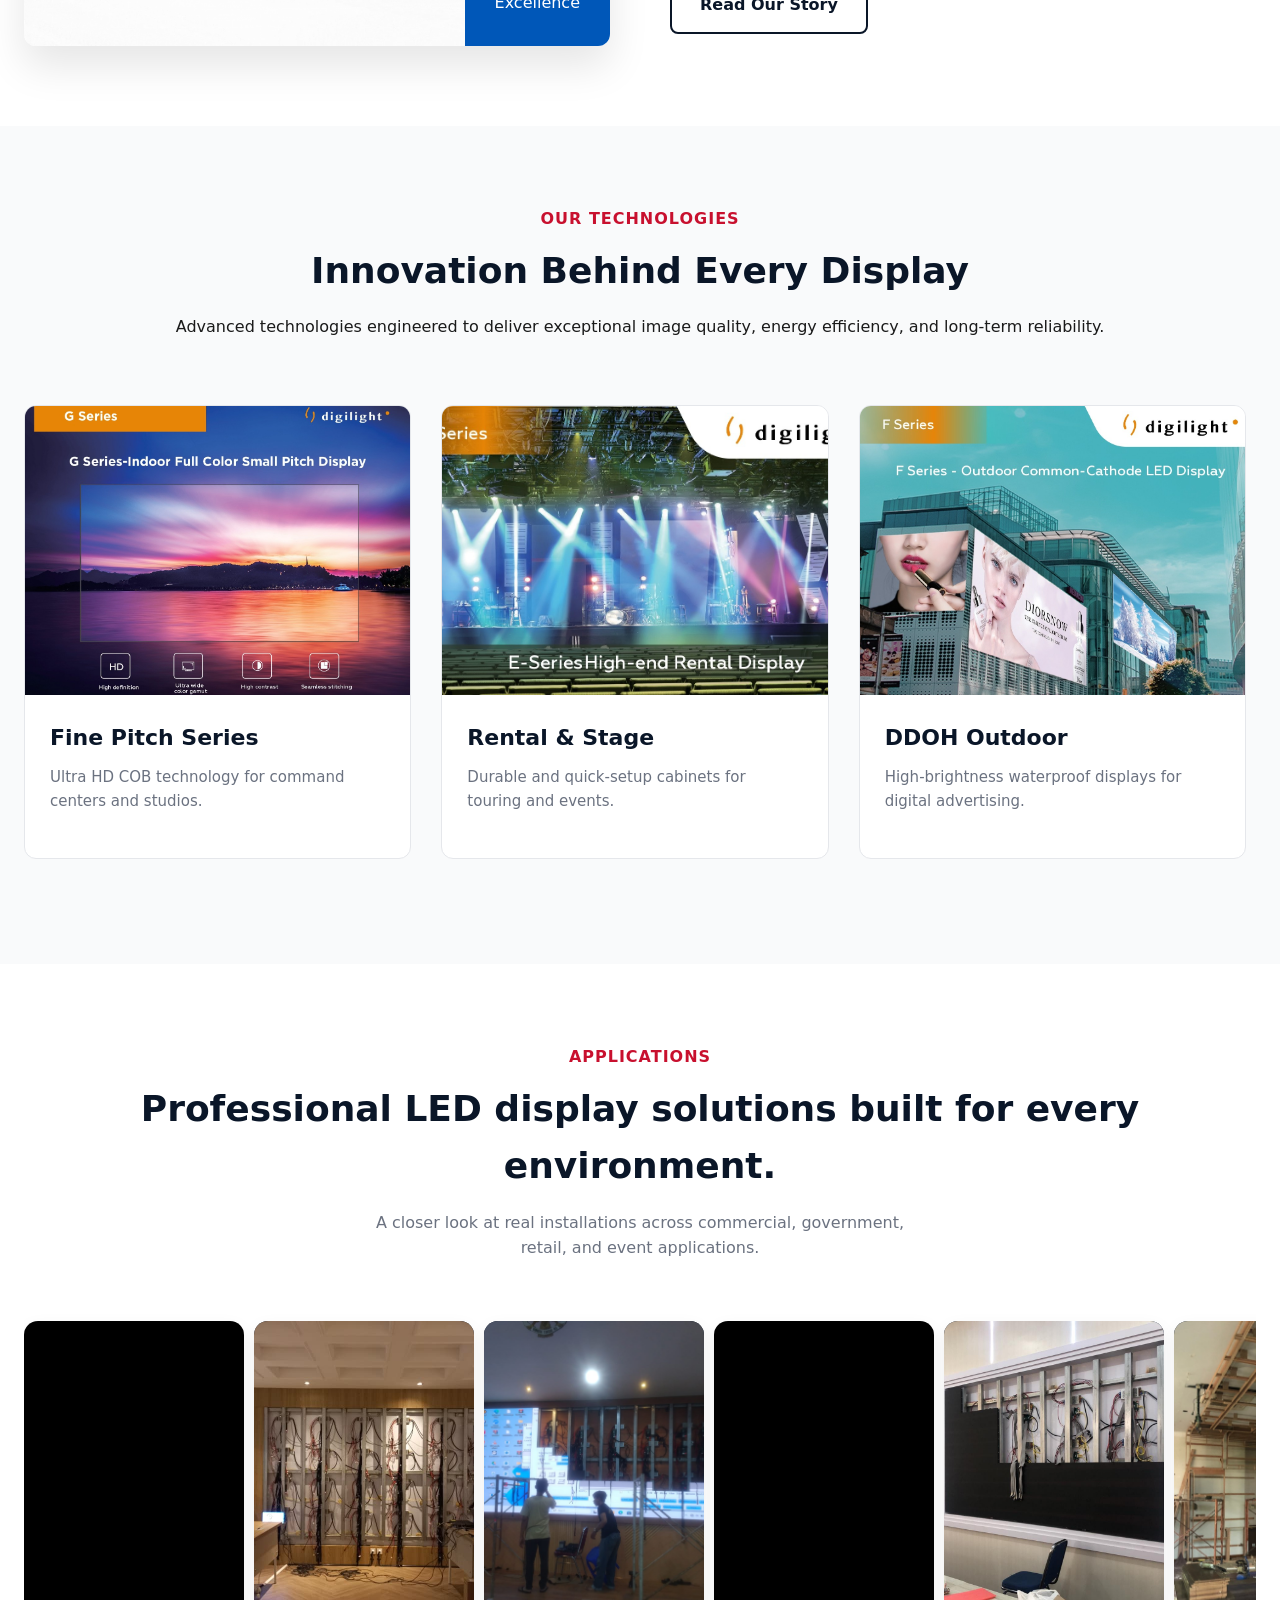
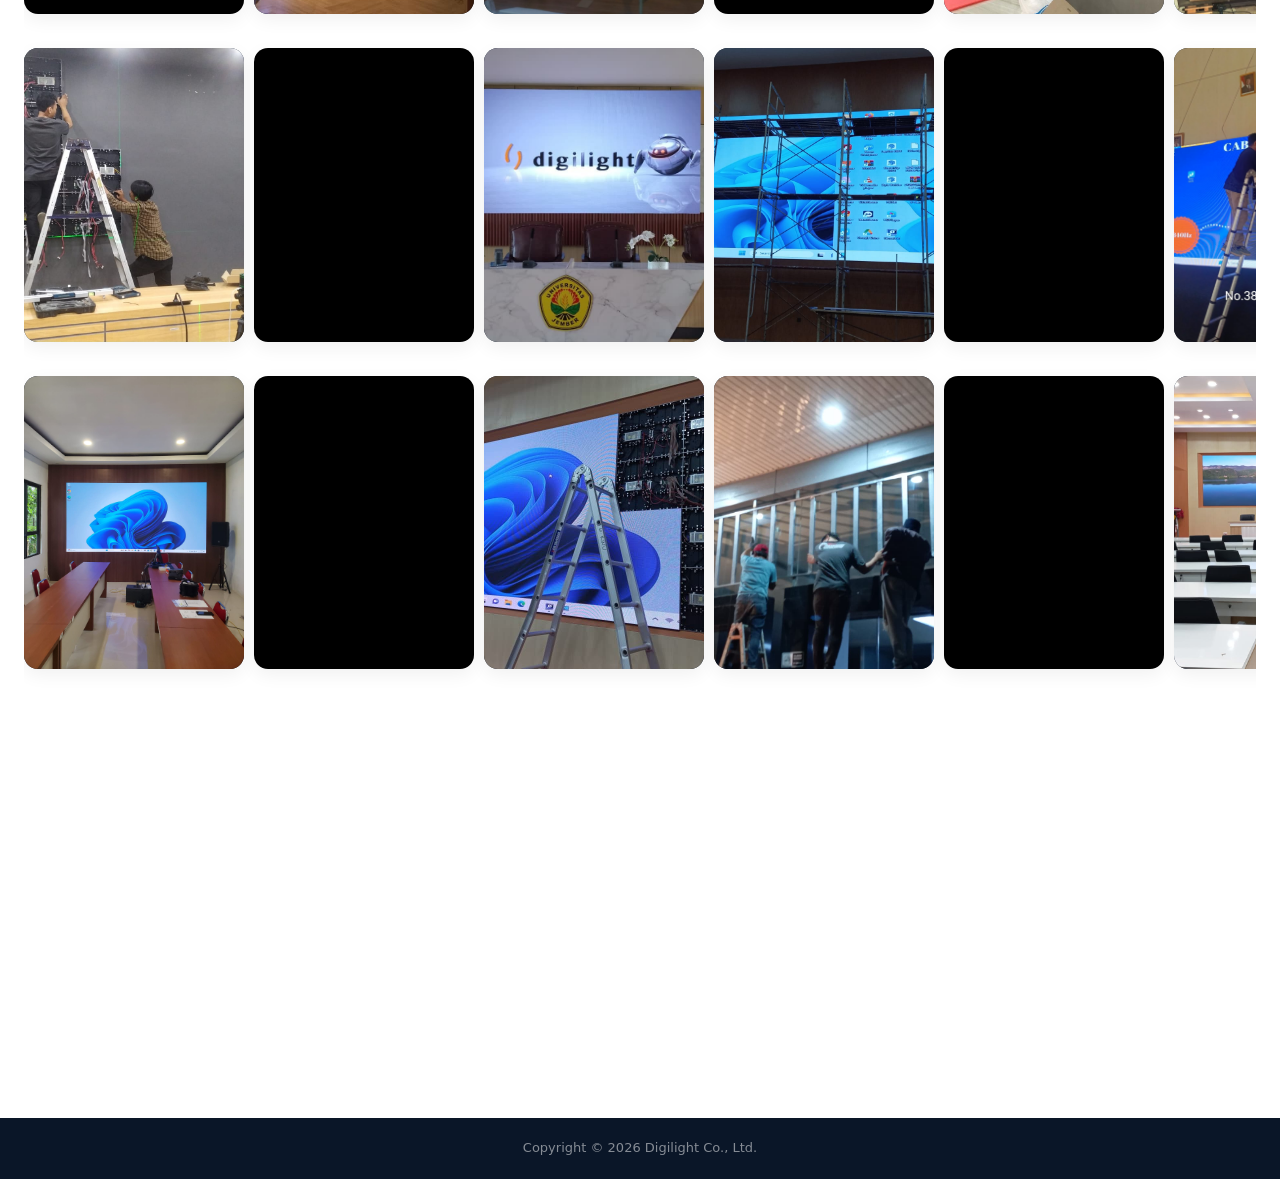
==== commit 0bcde800: "Add files via upload" ====
--- a/index.html
+++ b/index.html
@@ -64,10 +64,10 @@
 
     <!-- Hero Content -->
     <div class="hero-content">
-        <h1>Innovation Behind Every Display</h1>
+        <!-- <h1>Innovation Behind Every Display</h1>
         <p>
             Advanced technologies engineered to deliver exceptional image quality, energy efficiency, and long-term reliability.
-        </p>
+        </p> -->
 
         <div class="hero-buttons">
             <a href="product.html" class="btn-primary">
@@ -119,61 +119,67 @@
     <div class="product-grid">
       <!-- Card 1 -->
       <div class="prod-card">
-        <div class="prod-img"><img src="Assets/g series - 1.jpg" alt="Fine Pitch"></div>
+        <a href="product.html#fine">
+          <div class="prod-img"><img src="Assets/g series - 1.jpg" alt="Fine Pitch"></div>
         <div class="prod-info">
           <h3>Fine Pitch Series</h3>
-          <p>Ultra HD COB technology for command centers and studios.</p>
-          <a href="product.html#fine" class="prod-link">View Range <i class="fas fa-arrow-right"></i></a>
+          <p>Ultra HD COB technology for command centers and studios.</p></a>
+          <!-- <a href="product.html#fine" class="prod-link">View Range <i class="fas fa-arrow-right"></i></a> -->
         </div>
       </div>
       
       <!-- Card 2 -->
       <div class="prod-card">
+        <a href="product.html#rental">
         <div class="prod-img"><img src="Assets/e series - 1.jpg" alt="Rental"></div>
         <div class="prod-info">
           <h3>Rental & Stage</h3>
-          <p>Durable and quick-setup cabinets for touring and events.</p>
-          <a href="product.html#rental" class="prod-link">View Range <i class="fas fa-arrow-right"></i></a>
+          <p>Durable and quick-setup cabinets for touring and events.</p></a>
+          <!-- <a href="product.html#rental" class="prod-link">View Range <i class="fas fa-arrow-right"></i></a> -->
         </div>
       </div>
 
       <!-- Card 3 -->
       <div class="prod-card">
+        <a href="product.html#dooh">
         <div class="prod-img"><img src="Assets/f series - 1.jpg" alt="DOOH"></div>
         <div class="prod-info">
           <h3>DDOH Outdoor</h3>
-          <p>High-brightness waterproof displays for digital advertising.</p>
-          <a href="product.html#dooh" class="prod-link">View Range <i class="fas fa-arrow-right"></i></a>
+          <p>High-brightness waterproof displays for digital advertising.</p></a>
+          <!-- <a href="product.html#dooh" class="prod-link">View Range <i class="fas fa-arrow-right"></i></a> -->
         </div>
       </div>
 
       <!-- Card 4 -->
       <div class="prod-card">
+        <a href="product.html#commercial">
         <div class="prod-img"><img src="Assets/i tag - 1.jpg" alt="Commercial Display"></div>
         <div class="prod-info">
           <h3>Commercial Display</h3>
-          <p>Sleek and high-impact digital displays for retail and corporate spaces.</p>
-          <a href="product.html#commercial" class="prod-link">View Range <i class="fas fa-arrow-right"></i></a>
+          <p>Sleek and high-impact digital displays for retail and corporate spaces.</p></a>
+          <!-- <a href="product.html#commercial" class="prod-link">View Range <i class="fas fa-arrow-right"></i></a> -->
         </div>
       </div>
 
       <!-- Card 5 -->
       <div class="prod-card">
+        <a href="product.html#creative">
         <div class="prod-img"><img src="Assets/3d series - 1.jpg" alt="Creative LED"></div>
         <div class="prod-info">
           <h3>Creative LED</h3>
-          <p>Flexible and customizable LED panels for unique architectural designs.</p>
-          <a href="product.html#creative" class="prod-link">View Range <i class="fas fa-arrow-right"></i></a>
+          <p>Flexible and customizable LED panels for unique architectural designs.</p></a>
+          <!-- <a href="product.html#creative" class="prod-link">View Range <i class="fas fa-arrow-right"></i></a> -->
         </div>
       </div>
 
       <!-- Card 6 -->
       <div class="prod-card">
+        <a href="product.html#aio">
         <div class="prod-img"><img src="Assets/i board - 1.jpg" alt="All-in-One LED"></div>
         <div class="prod-info">
           <h3>All-in-One LED</h3>
-          <p>Integrated smart display solutions for seamless conference experiences.</p>
-          <a href="product.html#aio" class="prod-link">View Range <i class="fas fa-arrow-right"></i></a>
+          <p>Integrated smart display solutions for seamless conference experiences.</p></a>
+          <!-- <a href="product.html#aio" class="prod-link">View Range <i class="fas fa-arrow-right"></i></a> -->
         </div>
       </div>
     </div>
